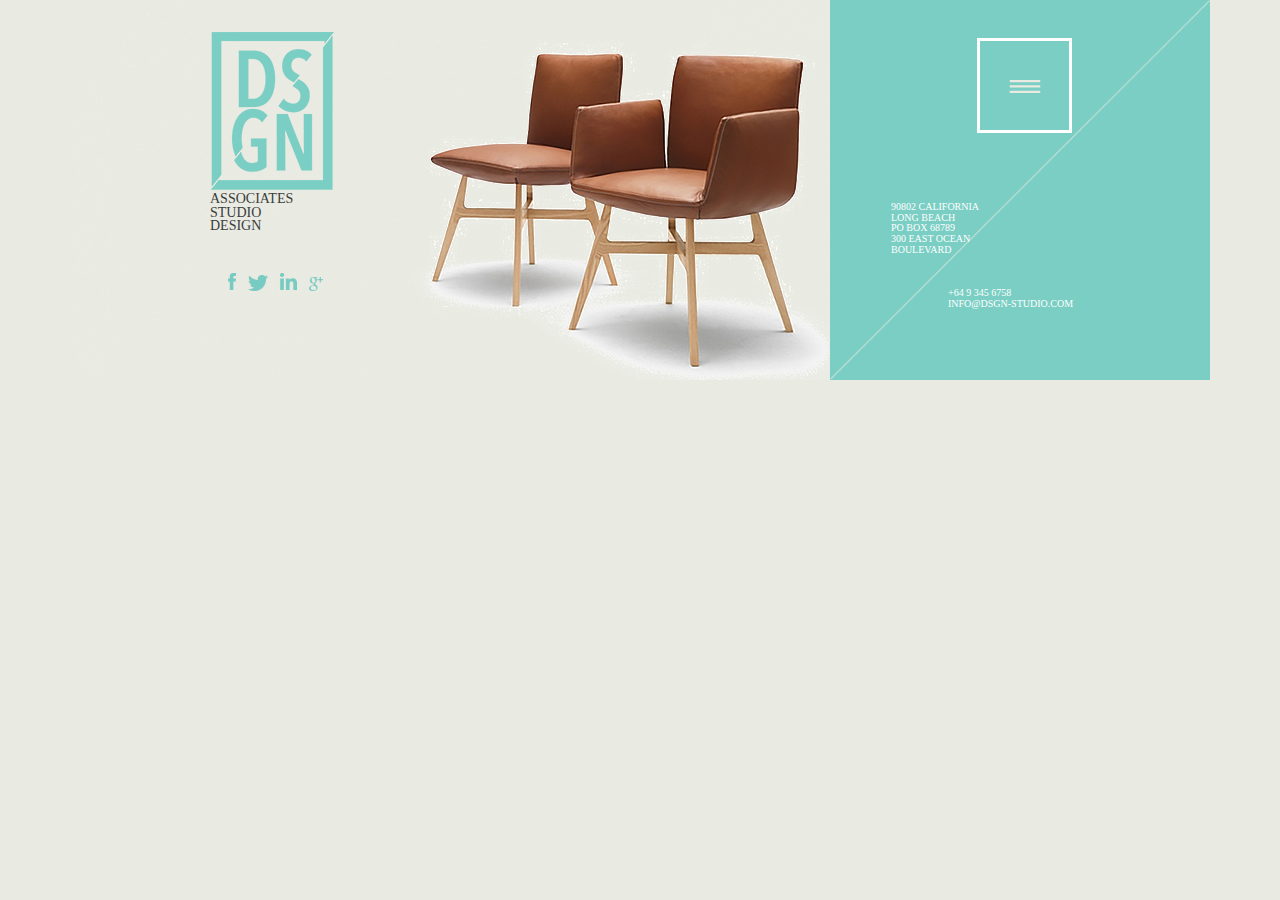
==== home-retina.html @ 2e5093b5 "зробив хедер" ====
<!DOCTYPE html>
<html lang="en">
<head>
    <meta charset="UTF-8">
    <meta name="viewport" content="width=device-width, initial-scale=1.0">
    <meta http-equiv="X-UA-Compatible" content="ie=edge">
    <link rel="stylesheet" href="https://use.fontawesome.com/releases/v5.11.2/css/all.css" integrity="sha384-KA6wR/X5RY4zFAHpv/CnoG2UW1uogYfdnP67Uv7eULvTveboZJg0qUpmJZb5VqzN" crossorigin="anonymous">
    <link rel="stylesheet" href="https://stackpath.bootstrapcdn.com/bootstrap/4.3.1/css/bootstrap.min.css" integrity="sha384-ggOyR0iXCbMQv3Xipma34MD+dH/1fQ784/j6cY/iJTQUOhcWr7x9JvoRxT2MZw1T" crossorigin="anonymous">
    <link rel="stylesheet" href="css/style.css">
    <title>Home retina</title>
</head>
<body>
    <header class="header">
        <div class="container">
            <div class="row">
                <div class="col-xl-8 header__logo">
                    <img src="img/logo.png" alt="Logo" class="logo"/>
                    <p>ASSOCIATES<br/>
                        STUDIO<br>
                        DESIGN</p>
                    <ul class="social-network d-flex">
                        <li class="fb"><img src="img/facebook_icon.png"/></li>
                        <li class="tw"><img src="img/twitter_icon.png"/></li>
                        <li class="in"><img src="img/linkedin_icon.png"/></li>
                        <li class="gl"><img src="img/g+_icon.png"/></li>
                    </ul>
                </div>
                <div class="col-xl-4 header__menu">
                    <div class="header__menu__wrap">
                        <img src="img/menu.png" class="menu__img" alt="Header menu"/>
                    </div>
                    <div class="header__menu__adress">
                        <p>90802 California<br/>
                                Long beach<br/>
                                PO Box 68789<br/>
                                300 East Ocean<br/> 
                                Boulevard</p>
                    </div>
                    <div class="header__menu__email">
                        <p>
                                +64 9 345 6758<br/>
                                info@dsgn-studio.com
                        </p>
                    </div>
                </div>
            </div>
        </div>
    </header>
    
    <script src="https://code.jquery.com/jquery-3.3.1.slim.min.js" integrity="sha384-q8i/X+965DzO0rT7abK41JStQIAqVgRVzpbzo5smXKp4YfRvH+8abtTE1Pi6jizo" crossorigin="anonymous"></script>
    <script src="https://cdnjs.cloudflare.com/ajax/libs/popper.js/1.14.7/umd/popper.min.js" integrity="sha384-UO2eT0CpHqdSJQ6hJty5KVphtPhzWj9WO1clHTMGa3JDZwrnQq4sF86dIHNDz0W1" crossorigin="anonymous"></script>
    <script src="https://stackpath.bootstrapcdn.com/bootstrap/4.3.1/js/bootstrap.min.js" integrity="sha384-JjSmVgyd0p3pXB1rRibZUAYoIIy6OrQ6VrjIEaFf/nJGzIxFDsf4x0xIM+B07jRM" crossorigin="anonymous"></script>
</body>
</html>
---- css/style.css ----
ul, li {
    display: block;
    padding: 0;
    margin: 0;
}

body {
    background: #e9eae2;
}

.container {
    display: block;
}

.header .container {
    height: 380px;
}

.header__logo {
    background: url(../img/img-header.png) no-repeat;
    height: 380px;
}

.header__logo p {
color: #393d3c;
font-family: "Roboto Condensed";
font-size: 14px;
font-weight: 400;
line-height: 13.68px;
text-transform: uppercase;
padding-top: 2px;
margin-left: 125px;
}

.header__menu {
    height: 380px;
    background: url(../img/line.png) no-repeat;
    background-size:100% 100%;
    background-color: #7acec3;
}

.logo {
    margin-top: 32px;
    margin-left: 125px;
}

.social-network {
    color: #7acec3;
    margin-left: 143px;
}

.fb {
    width: 8px;
    height: 17px;
    margin-top: 20px;
}

.tw {
    width: 20px;
    height: 16px;
    margin-left: 12px;
    margin-top: 21px;
}

.in {
    width: 17px;
    height: 17px;
    margin-left: 12px;
    margin-top: 20px;
}

.gl {
    width: 14px;
    height: 14px;
    margin-left: 12px;
    margin-top: 22px;
}

.header__menu__wrap {
    width: 95px;
    height: 95px;
    margin-left: 132px;
    margin-top: 38px;
    border: solid #ffffff;
}

.menu__img{
    margin-left: 29px;
    margin-top: 39px;
}

.header__menu__adress {
    margin-left: 46px;
    margin-top: 69px;
    /* width: 75px;
    height: 51px; */
}

.header__menu__email {
    margin-left: 103px;
    margin-top: 33px;
    /* width: 103px;
    height: 21px; */
}

.header__menu p {
    color: #ffffff;
    font-family: "Roboto Condensed";
    font-size: 10px;
    font-weight: 400;
    line-height: 10.64px;
    text-transform: uppercase;
}
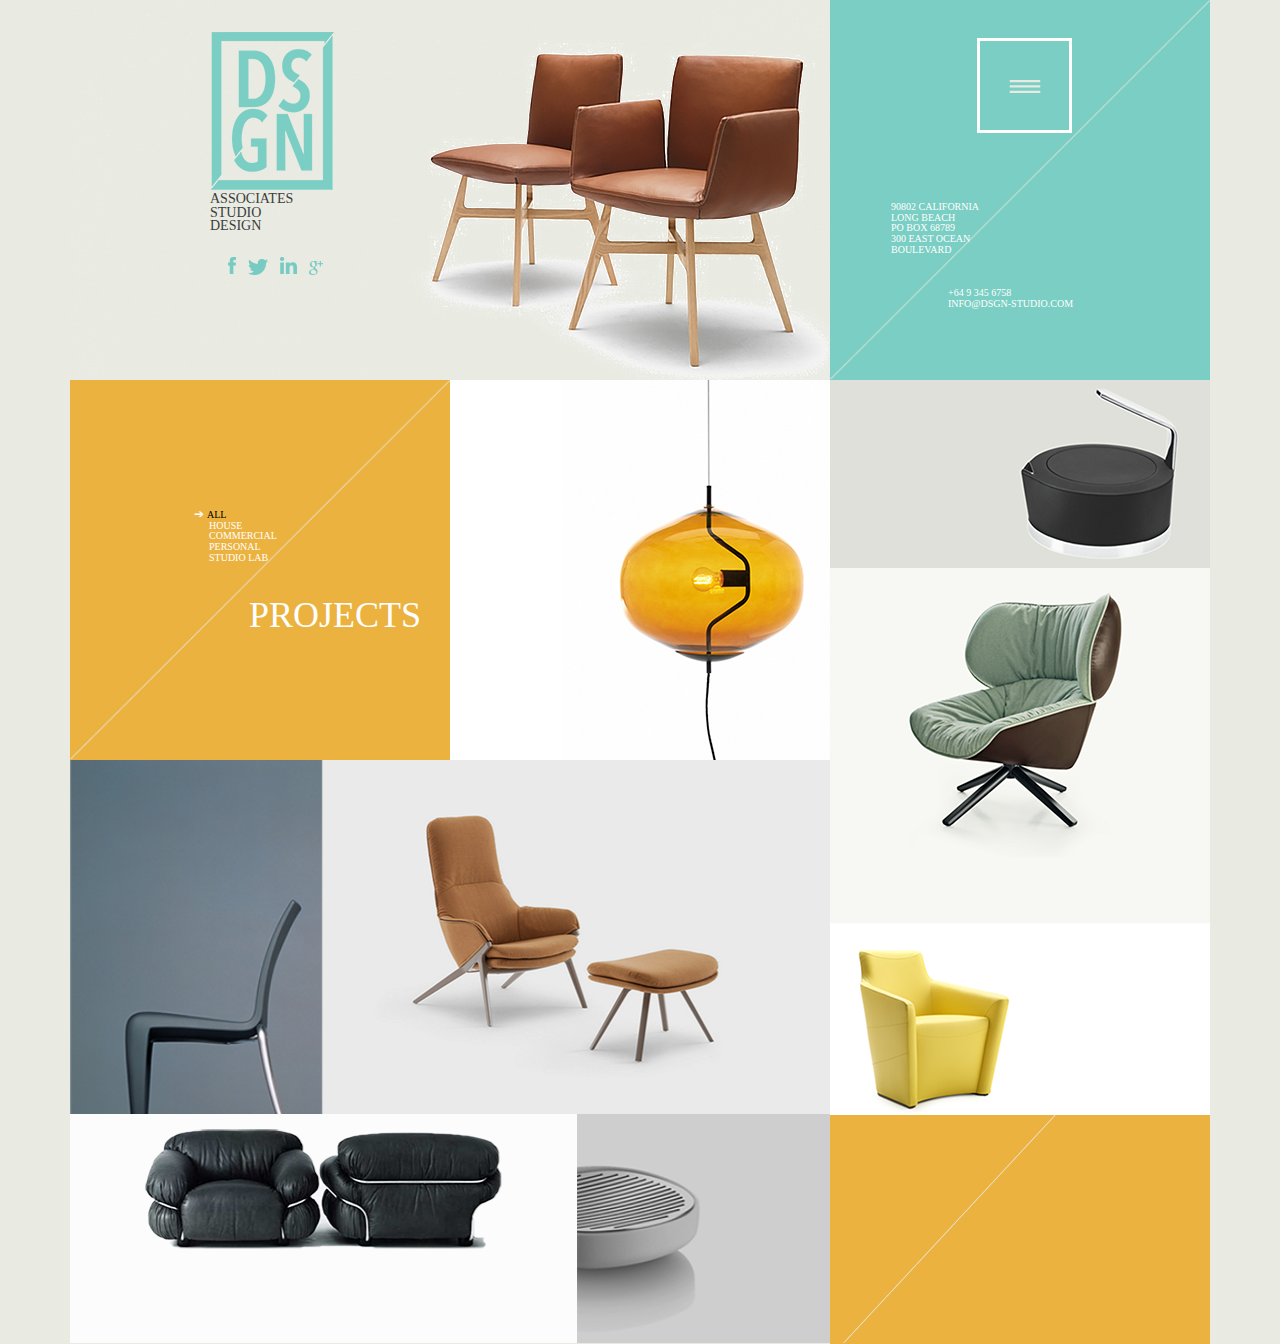
==== commit c0a6e862: "project" ====
--- a/home-retina.html
+++ b/home-retina.html
@@ -46,6 +46,43 @@
             </div>
         </div>
     </header>
+    <div class="projects">
+        <div class="container">
+            <div class="row">
+                <div class="col-xl-8">
+                    <div class="row">
+                        <div class="col-xl-6 project_menu">
+                            <!-- <img src="img/arrow_icon.png" class="project_menu_arrow" alt="Arrow"/> -->
+                            <p class="project_menu_arrow"><span class="arrow">	➔	</span>
+                                <span>All</span></p>
+                            <p> House<br/>
+                                Commercial<br/>
+                                Personal<br/>
+                                Studio Lab
+                            </p>
+                            <h1>projects</h1>
+                        </div>
+                        <div class="col-xl-6 project_fondue">
+
+                        </div>
+                        <div class="col-xl-4 project_louis"></div>
+                        <div class="col-xl-8 project_p22"></div>
+                        <div class="col-xl-8 project_sesann"></div>
+                        <div class="col-xl-4 project_alessi"></div>
+                    </div>
+                </div>
+                <div class="col-xl-4">
+                    <div class="row">
+                        <div class="col-xl-12 project_potter"></div>
+                        <div class="col-xl-12 project_tabano"></div>
+                        <div class="col-xl-12 project_fiji"></div>
+                        <div class="col-xl-12 project_timeline"></div>
+                    </div>
+                </div>
+            </div>
+        </div>
+    </div>
+
     
     <script src="https://code.jquery.com/jquery-3.3.1.slim.min.js" integrity="sha384-q8i/X+965DzO0rT7abK41JStQIAqVgRVzpbzo5smXKp4YfRvH+8abtTE1Pi6jizo" crossorigin="anonymous"></script>
     <script src="https://cdnjs.cloudflare.com/ajax/libs/popper.js/1.14.7/umd/popper.min.js" integrity="sha384-UO2eT0CpHqdSJQ6hJty5KVphtPhzWj9WO1clHTMGa3JDZwrnQq4sF86dIHNDz0W1" crossorigin="anonymous"></script>
--- a/css/style.css
+++ b/css/style.css
@@ -110,4 +110,103 @@
     font-weight: 400;
     line-height: 10.64px;
     text-transform: uppercase;
+}
+
+.project_menu {
+    height: 380px;
+    background: url(../img/line.png) no-repeat;
+    background-size:100% 100%;
+    background-color: #ebb240;
+}
+
+.project_menu .project_menu_arrow {
+    margin-top: 129px;
+    margin-left: 109px;
+}
+
+.project_menu p {
+    margin-top: 0px;
+    margin-left: 124px;
+    color: #ffffff;
+    font-family: "Roboto Condensed";
+    font-size: 10px;
+    font-weight: 400;
+    line-height: 10.64px;
+    text-transform: uppercase;
+}
+
+p {margin:0px;}
+
+.project_menu .arrow{
+    font-size: 12px;
+    color: #ffffff;
+}
+
+.project_menu span {
+    color: #000000;
+}
+
+.project_menu h1 {
+    margin-top: 47px;
+    margin-left: 164px;
+    color: #fefefe;
+    font-family: "Roboto Condensed";
+    font-size: 36px;
+    font-weight: 400;
+    line-height: 10.64px;
+    text-transform: uppercase;
+}
+
+.project_fondue {
+    height: 380px;
+    background: url(../img/fondue.png) no-repeat;
+    background-color: #ffffff;
+}
+
+.project_louis {
+    height: 354px;
+    background: url(../img/louis.png) no-repeat;
+    background-size: cover;
+    /* background-color: #607479; */
+}
+
+.project_p22 {
+    height: 354px;
+    background: url(../img/p22.png) no-repeat;
+}
+
+.project_sesann {
+    height: 229px;
+    background: url(../img/sesann.png) no-repeat;
+    background-color: #fcfcfc;
+}
+
+.project_alessi {
+    height: 229px;
+    background: url(../img/alessi.png) no-repeat;
+    background-size: cover;
+}
+
+.project_potter {
+    height: 188px;
+    background: url(../img/potter.png) no-repeat;
+    background-color: #dfe0d9;
+}
+
+.project_tabano {
+    height: 355px;
+    background: url(../img/tabano.png) no-repeat;
+}
+
+.project_fiji {
+    height: 192px;
+    background: url(../img/figi.png) no-repeat;
+}
+
+.project_timeline {
+    height: 229px;
+    background: url(../img/line.png) no-repeat;
+    background-position: bottom;
+    /* background-size:100% 100%; */
+    background-color: #ebb240;
 }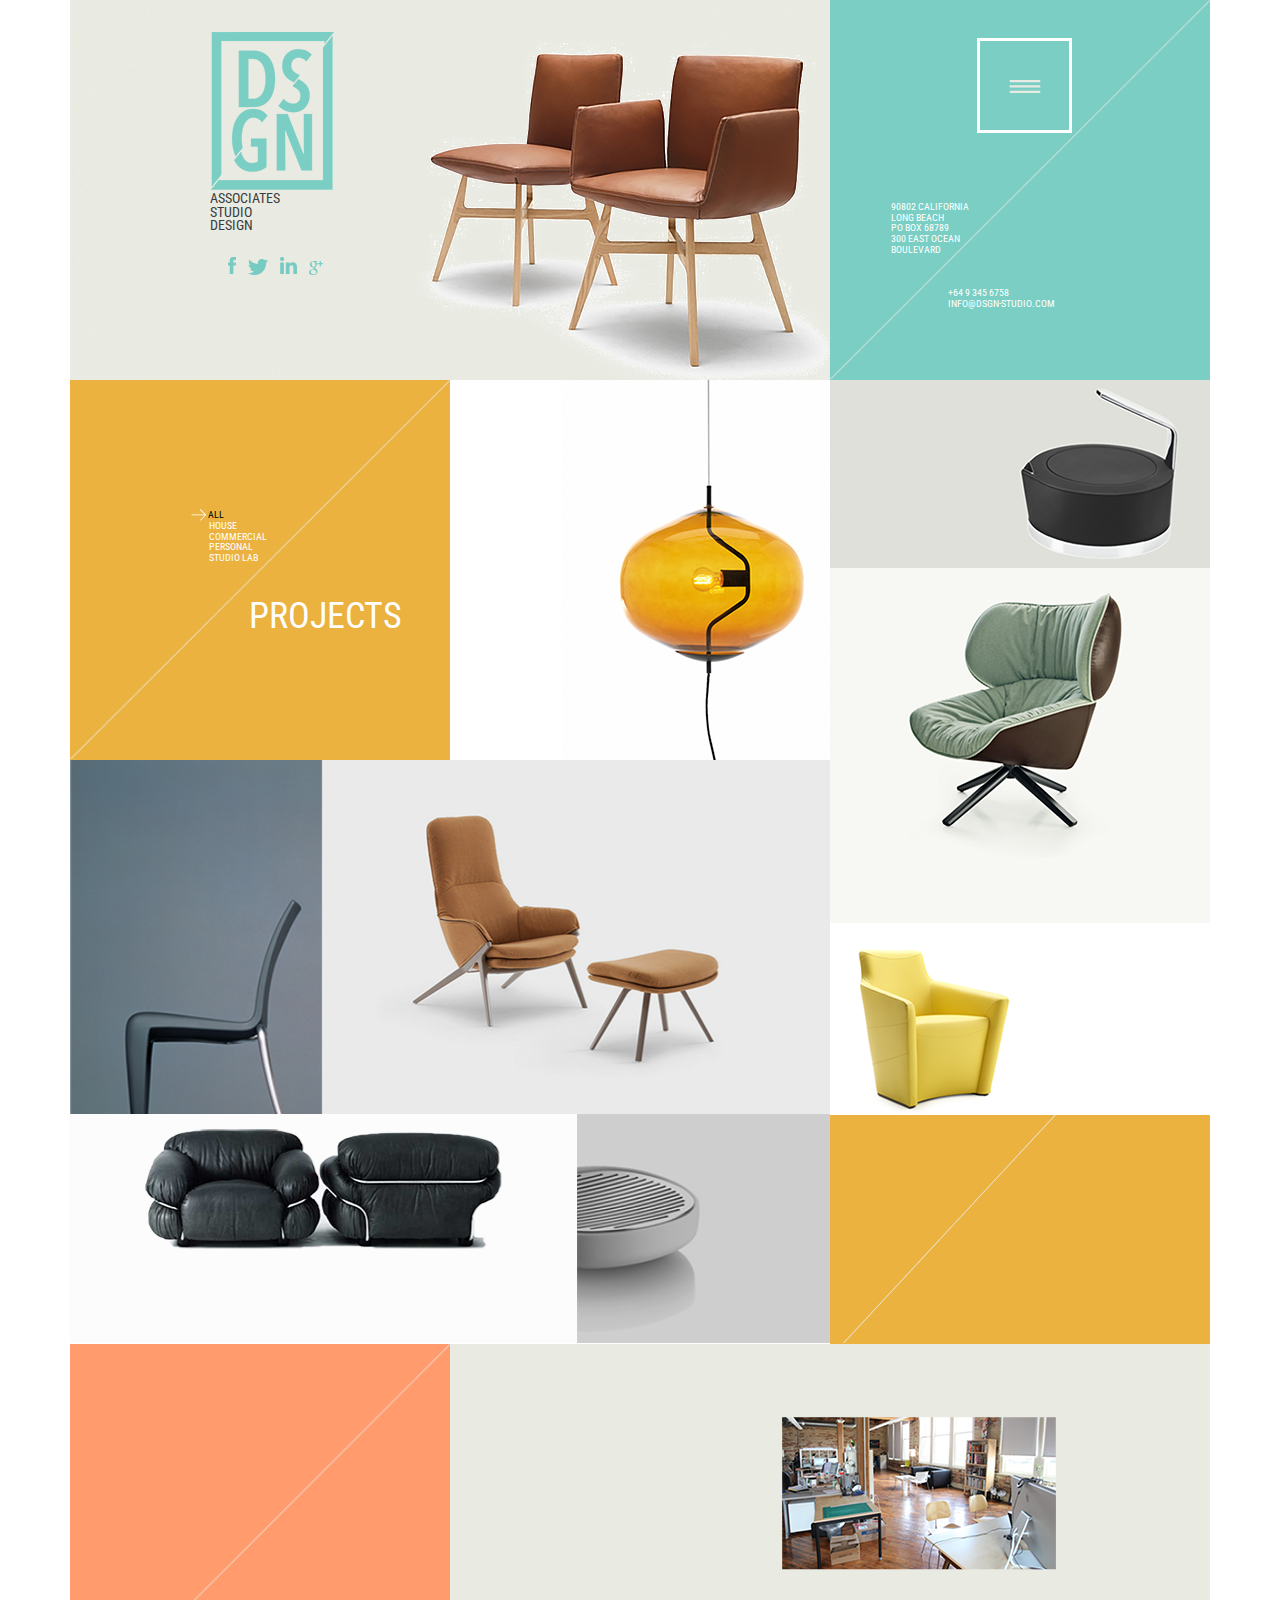
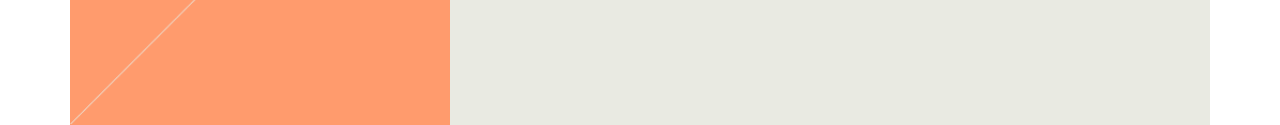
==== commit 28cb3f76: "struct" ====
--- a/home-retina.html
+++ b/home-retina.html
@@ -7,7 +7,7 @@
     <link rel="stylesheet" href="https://use.fontawesome.com/releases/v5.11.2/css/all.css" integrity="sha384-KA6wR/X5RY4zFAHpv/CnoG2UW1uogYfdnP67Uv7eULvTveboZJg0qUpmJZb5VqzN" crossorigin="anonymous">
     <link rel="stylesheet" href="https://stackpath.bootstrapcdn.com/bootstrap/4.3.1/css/bootstrap.min.css" integrity="sha384-ggOyR0iXCbMQv3Xipma34MD+dH/1fQ784/j6cY/iJTQUOhcWr7x9JvoRxT2MZw1T" crossorigin="anonymous">
     <link rel="stylesheet" href="css/style.css">
-    <title>Home retina</title>
+    <link href="https://fonts.googleapis.com/css?family=Roboto+Condensed&display=swap" rel="stylesheet">    <title>Home retina</title>
 </head>
 <body>
     <header class="header">
@@ -53,8 +53,9 @@
                     <div class="row">
                         <div class="col-xl-6 project_menu">
                             <!-- <img src="img/arrow_icon.png" class="project_menu_arrow" alt="Arrow"/> -->
-                            <p class="project_menu_arrow"><span class="arrow">	➔	</span>
-                                <span>All</span></p>
+                            <p class="project_menu_arrow">
+                                <img src="img/arrow_icon.png"/>
+                                <span> All</span></p>
                             <p> House<br/>
                                 Commercial<br/>
                                 Personal<br/>
@@ -81,9 +82,45 @@
                 </div>
             </div>
         </div>
+    
+    
+    
     </div>
+    <div class="studio">
+        <div class="container">
+            <div class="row">
+                <div class="col-xl-4 studio_menu"></div>
+                <div class="col-xl-3 studio_text"></div>
+                <div class="col-xl-5 studio_awards">
+                    <div class="studio_awards_image">
+                        <img src="img/awards_img.png" alt="Studio">
+                    </div>
+                </div>
+                <div class="col-xl-4 studio_staff"></div>
+                <div class="col-xl-2 studio_stark designer"></div>
+                <div class="col-xl-2 studio_belinni designer"></div>
+                <div class="col-xl-2 studio_urquiola_drsigner"></div>
+            </div>
+        </div>
+    </div> 
+    <div class="news">
+        <div class="container">
+            <div class="row">
+                <div class="col-xl-4 news_menu"></div>
+                <div class="col-xl-3 news_article1 article"></div>
+                <div class="col-xl-5 news_article2 article"></div>
+            </div>
+        </div>
+    </div>
+    <footer>
+        <div class="container">
+            <div class="row">
+                <div class="col-xl-6 footer_map"></div>
+                <div class="col-xl-6 footer_adress"></div>
+            </div>
+        </div>
+    </footer>
 
-    
     <script src="https://code.jquery.com/jquery-3.3.1.slim.min.js" integrity="sha384-q8i/X+965DzO0rT7abK41JStQIAqVgRVzpbzo5smXKp4YfRvH+8abtTE1Pi6jizo" crossorigin="anonymous"></script>
     <script src="https://cdnjs.cloudflare.com/ajax/libs/popper.js/1.14.7/umd/popper.min.js" integrity="sha384-UO2eT0CpHqdSJQ6hJty5KVphtPhzWj9WO1clHTMGa3JDZwrnQq4sF86dIHNDz0W1" crossorigin="anonymous"></script>
     <script src="https://stackpath.bootstrapcdn.com/bootstrap/4.3.1/js/bootstrap.min.js" integrity="sha384-JjSmVgyd0p3pXB1rRibZUAYoIIy6OrQ6VrjIEaFf/nJGzIxFDsf4x0xIM+B07jRM" crossorigin="anonymous"></script>
--- a/css/style.css
+++ b/css/style.css
@@ -1,3 +1,6 @@
+@import url('https://fonts.googleapis.com/css?family=Roboto:300,400,500,700&subset=cyrillic');
+
+
 ul, li {
     display: block;
     padding: 0;
@@ -5,7 +8,7 @@
 }
 
 body {
-    background: #e9eae2;
+    /* background: #e9eae2; */
 }
 
 .container {
@@ -18,6 +21,7 @@
 
 .header__logo {
     background: url(../img/img-header.png) no-repeat;
+    background-color: #e9eae2;
     height: 380px;
 }
 
@@ -121,7 +125,7 @@
 
 .project_menu .project_menu_arrow {
     margin-top: 129px;
-    margin-left: 109px;
+    margin-left: 106px;
 }
 
 .project_menu p {
@@ -175,6 +179,7 @@
     background: url(../img/p22.png) no-repeat;
 }
 
+
 .project_sesann {
     height: 229px;
     background: url(../img/sesann.png) no-repeat;
@@ -209,4 +214,34 @@
     background-position: bottom;
     /* background-size:100% 100%; */
     background-color: #ebb240;
+}
+
+.studio_menu {
+    height: 381px;
+    background: url(../img/line.png) no-repeat;
+    /* background-position: bottom; */
+    background-size:100% 100%;
+    background-color: #ff9b6d;
+}
+
+.studio_text {
+    height: 381px;
+    background-color: #e9eae2;
+}
+
+.studio_awards {
+    height: 381px;
+    background-color: #e9eae2;
+}
+
+.studio_awards_image {
+    margin-top: 73px;
+    margin-left: 32px;
+    height: 153px;
+    width: 274px;
+}
+
+.studio_awards_image img {
+    height: 100%;
+    width: 100%;
 }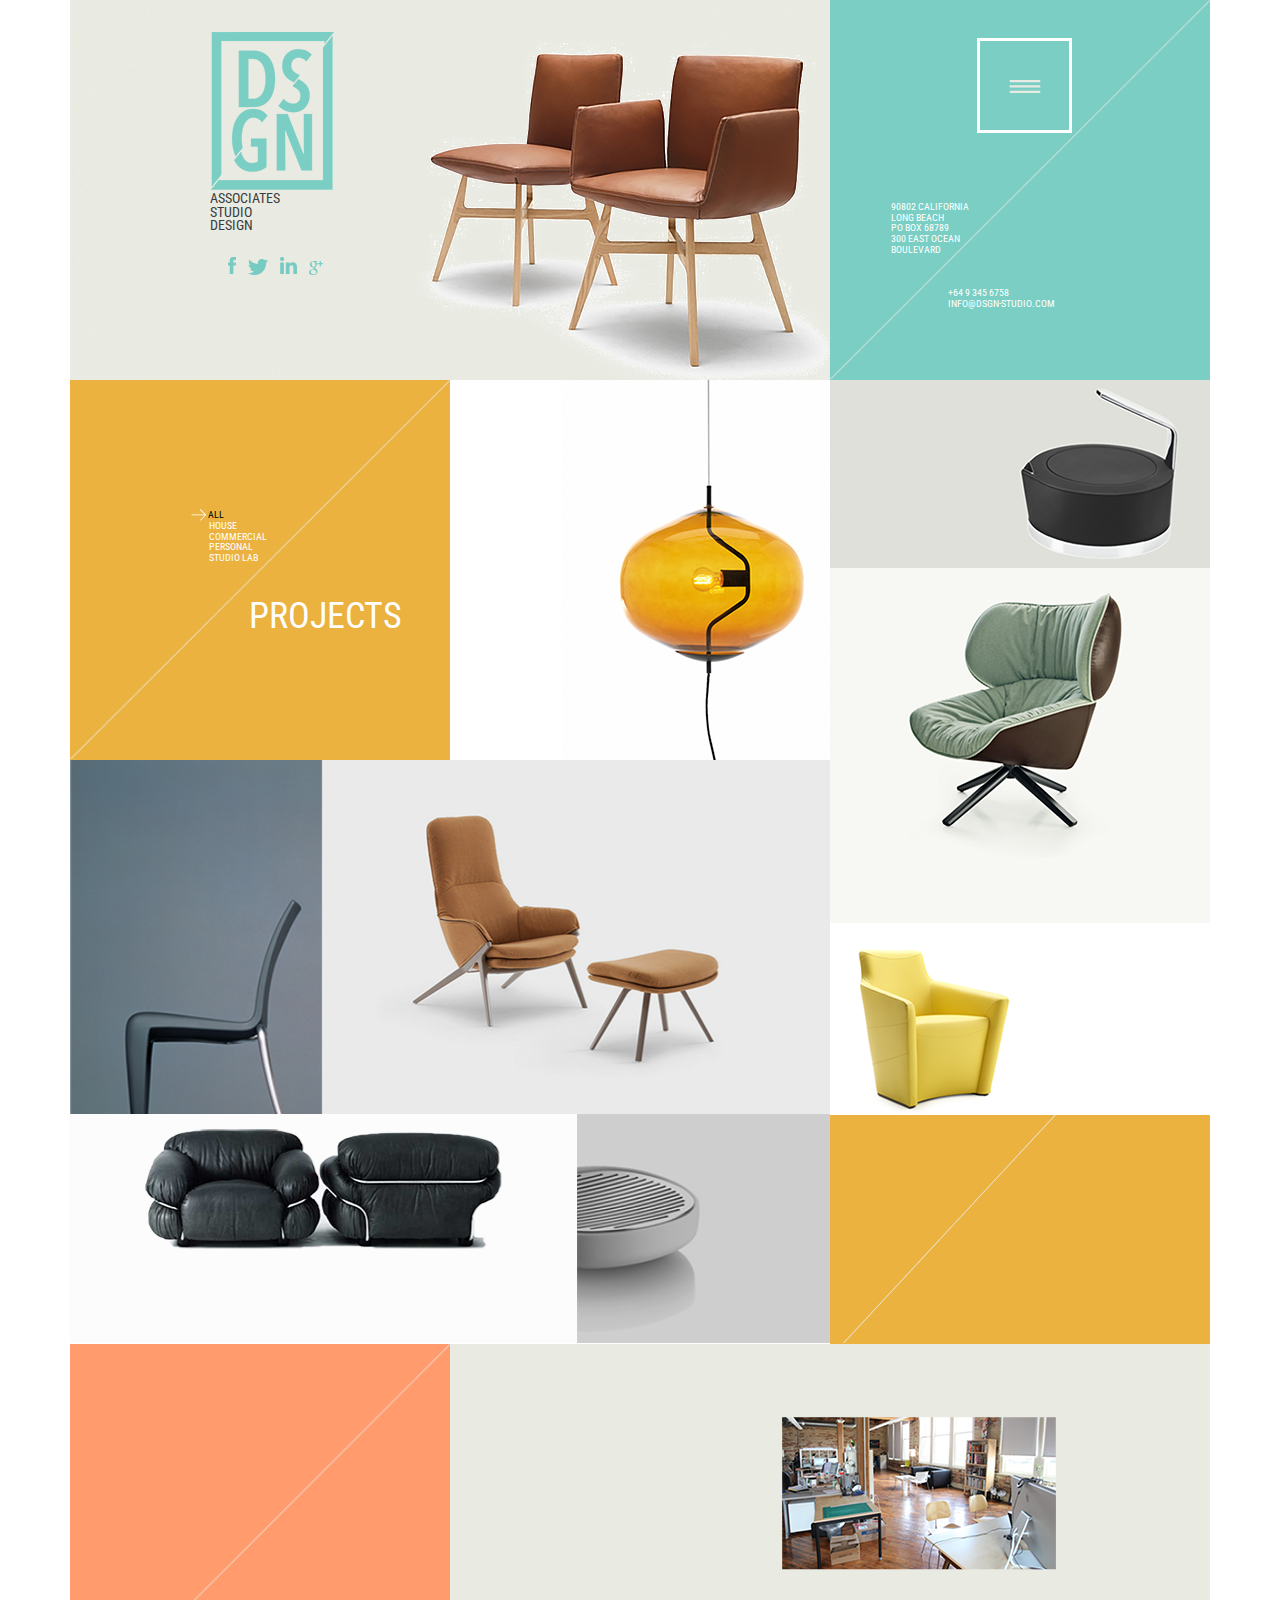
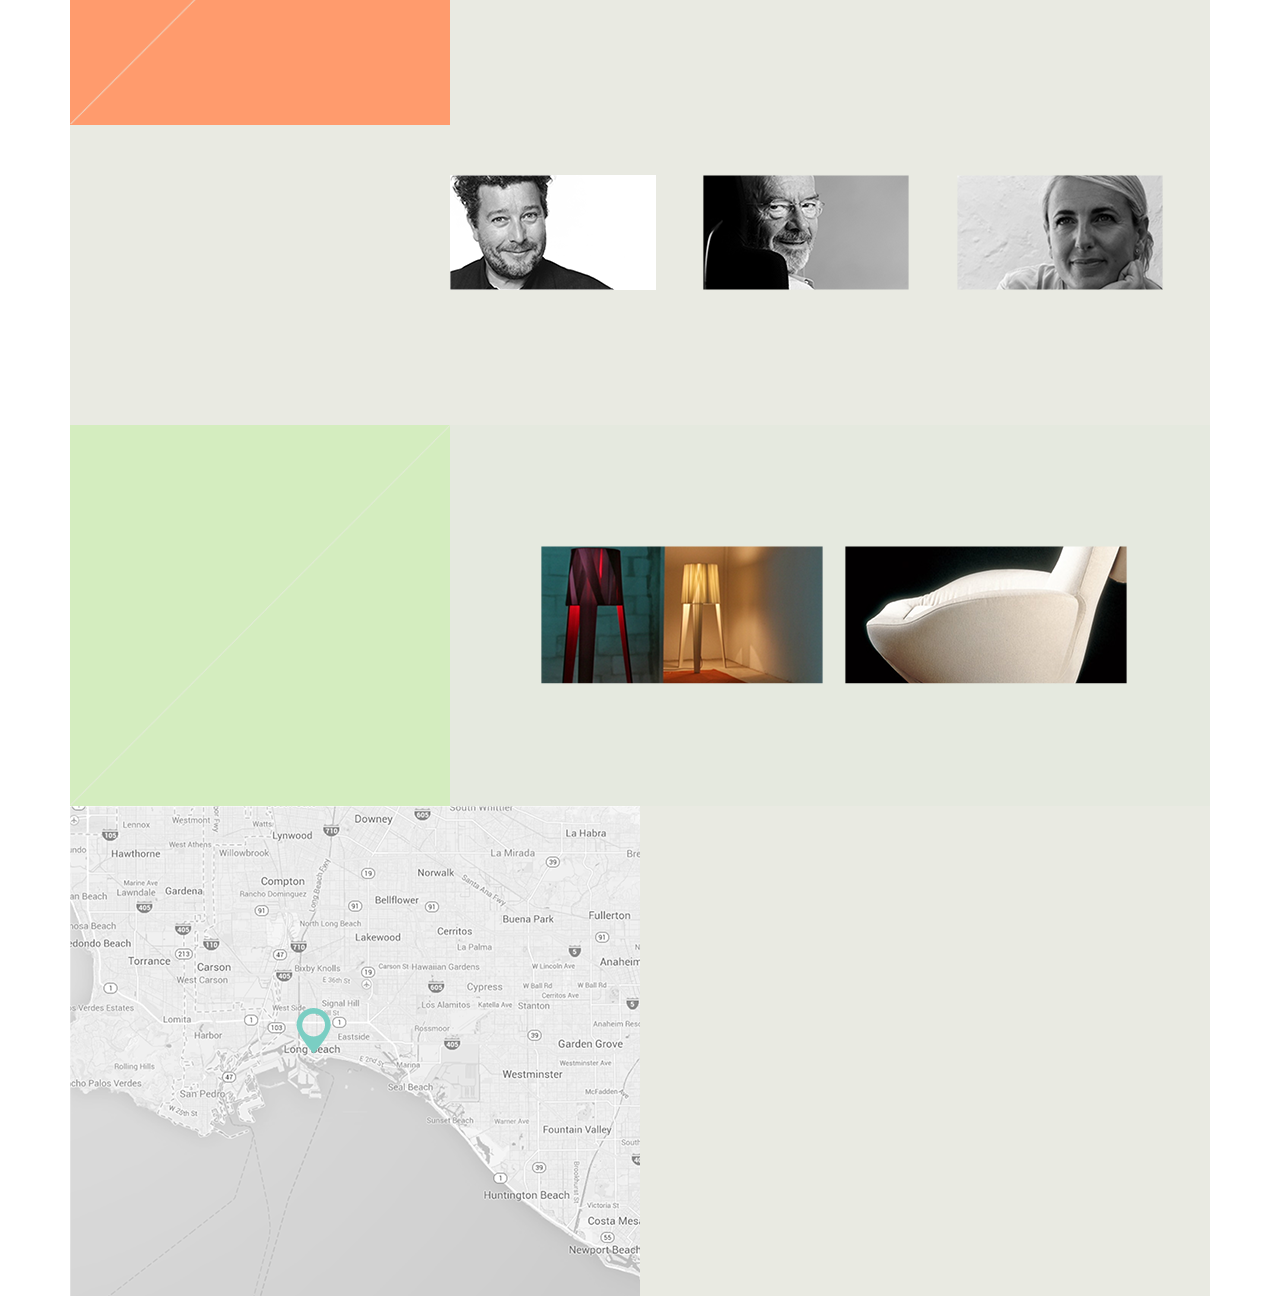
==== commit 6dfae288: "22" ====
--- a/home-retina.html
+++ b/home-retina.html
@@ -95,11 +95,30 @@
                     <div class="studio_awards_image">
                         <img src="img/awards_img.png" alt="Studio">
                     </div>
+                </div> 
+            </div>
+            <div class="row">
+                <div class="col-xl-4 studio_staff"></div>
+                <div class="col-xl-8">
+                    <div class="row">
+                        <div class="col-xl-4 studio_starck designer">
+                            <div class="studio_starck_image designer_wrap_img">
+                                <img src="img/starck.png" alt="Starck">
+                            </div>
+                        </div>
+                        <div class="col-xl-4 studio_bellini designer">
+                            <div class="studio_bellini_image designer_wrap_img">
+                                <img src="img/bellini.png" alt="Bellini">
+                            </div>
+                        </div>
+                        <div class="col-xl-4 studio_patricia designer">
+                            <div class="studio_patricia_image designer_wrap_img">
+                                <img src="img/patricia.png" alt="Patricia">
+                            </div>
+                        </div>
+                       <!--  <div class="col-xl-3 designer"></div> -->
+                    </div>
                 </div>
-                <div class="col-xl-4 studio_staff"></div>
-                <div class="col-xl-2 studio_stark designer"></div>
-                <div class="col-xl-2 studio_belinni designer"></div>
-                <div class="col-xl-2 studio_urquiola_drsigner"></div>
             </div>
         </div>
     </div> 
@@ -107,15 +126,25 @@
         <div class="container">
             <div class="row">
                 <div class="col-xl-4 news_menu"></div>
-                <div class="col-xl-3 news_article1 article"></div>
-                <div class="col-xl-5 news_article2 article"></div>
+                <div class="col-xl-4 news_article1 article">
+                    <div class="news_article1_image">
+                        <img src="img/news1.png" alt="news1">
+                    </div>
+                </div>
+                <div class="col-xl-4 news_article2 article">
+                    <div class="news_article2_image">
+                        <img src="img/news2.png" alt="news2">
+                    </div>
+                </div>
             </div>
         </div>
     </div>
     <footer>
         <div class="container">
             <div class="row">
-                <div class="col-xl-6 footer_map"></div>
+                <div class="col-xl-6 footer_map">
+                    <img src="img/PIN_1.png" alt="Pin">
+                </div>
                 <div class="col-xl-6 footer_adress"></div>
             </div>
         </div>
--- a/css/style.css
+++ b/css/style.css
@@ -244,4 +244,91 @@
 .studio_awards_image img {
     height: 100%;
     width: 100%;
+}
+
+.studio_staff {
+    height: 300px;
+    background-color: #e9eae2;
+}
+
+/*.studio_starck {
+    height: 300px;
+    /*background-color: #e9eae2;   
+}*/
+
+.designer_wrap_img {
+    margin-top: 50px;
+    margin-left: 0px;
+    height: 115px;
+    width: 206px;
+    padding-left: 0;
+    padding-right: 0;
+    /*background-color: #e9eae2;*/
+}
+
+.designer img {
+    height: 100%;
+}
+
+.designer {
+    height: 300px;
+    background-color: #e9eae2; 
+    padding-left: 0;
+    padding-right: 0;
+    margin-left: 0;
+    margin-right: 0;
+}
+
+.studio_starck_image {
+    background-color: #ffffff;
+}
+
+.news_menu {
+    height: 381px;
+    background: url(../img/line.png) no-repeat;
+    background-size:100% 100%;
+    background-color: #d4edbf;
+}
+
+.article {
+    height: 381px;
+    background-color: #e5e9df;
+}
+
+.news_article1_image {
+    height: 138px;
+    width: 282px;
+    margin-left: 76px;
+    margin-top: 121px;
+}
+
+.news_article1_image img {
+    height: 100%;
+    width: 100%;
+}
+
+.news_article2_image {
+    height: 138px;
+    width: 282px;
+    /*margin-left: 76px;*/
+    margin-top: 121px;
+}
+
+.news_article2_image img {
+    height: 100%;
+    width: 100%;
+}
+
+.footer_map {
+    height: 490px;
+    background: url("../img/map.png") no-repeat;
+}
+
+.footer_map img {
+    margin-left: 211px;
+    margin-top: 202px;
+}
+
+.footer_adress {
+    background-color: #e9eae2;
 }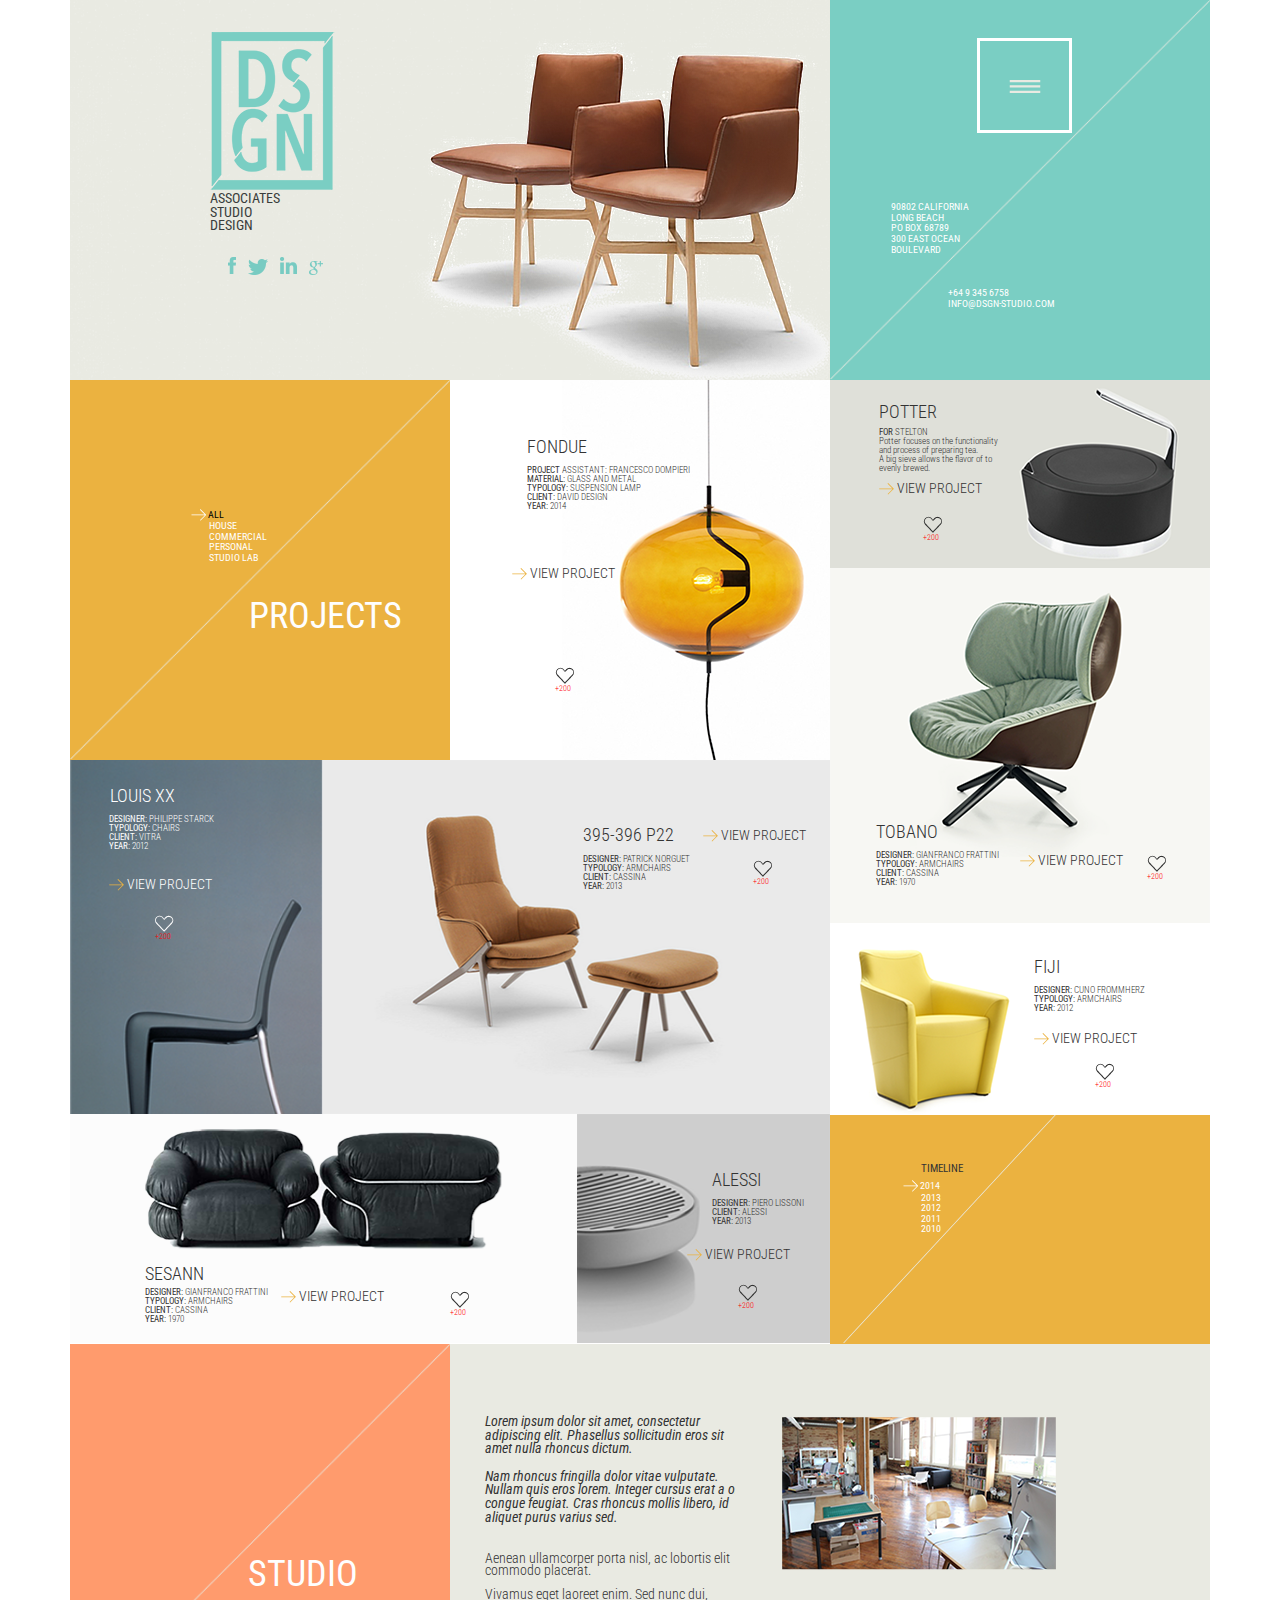
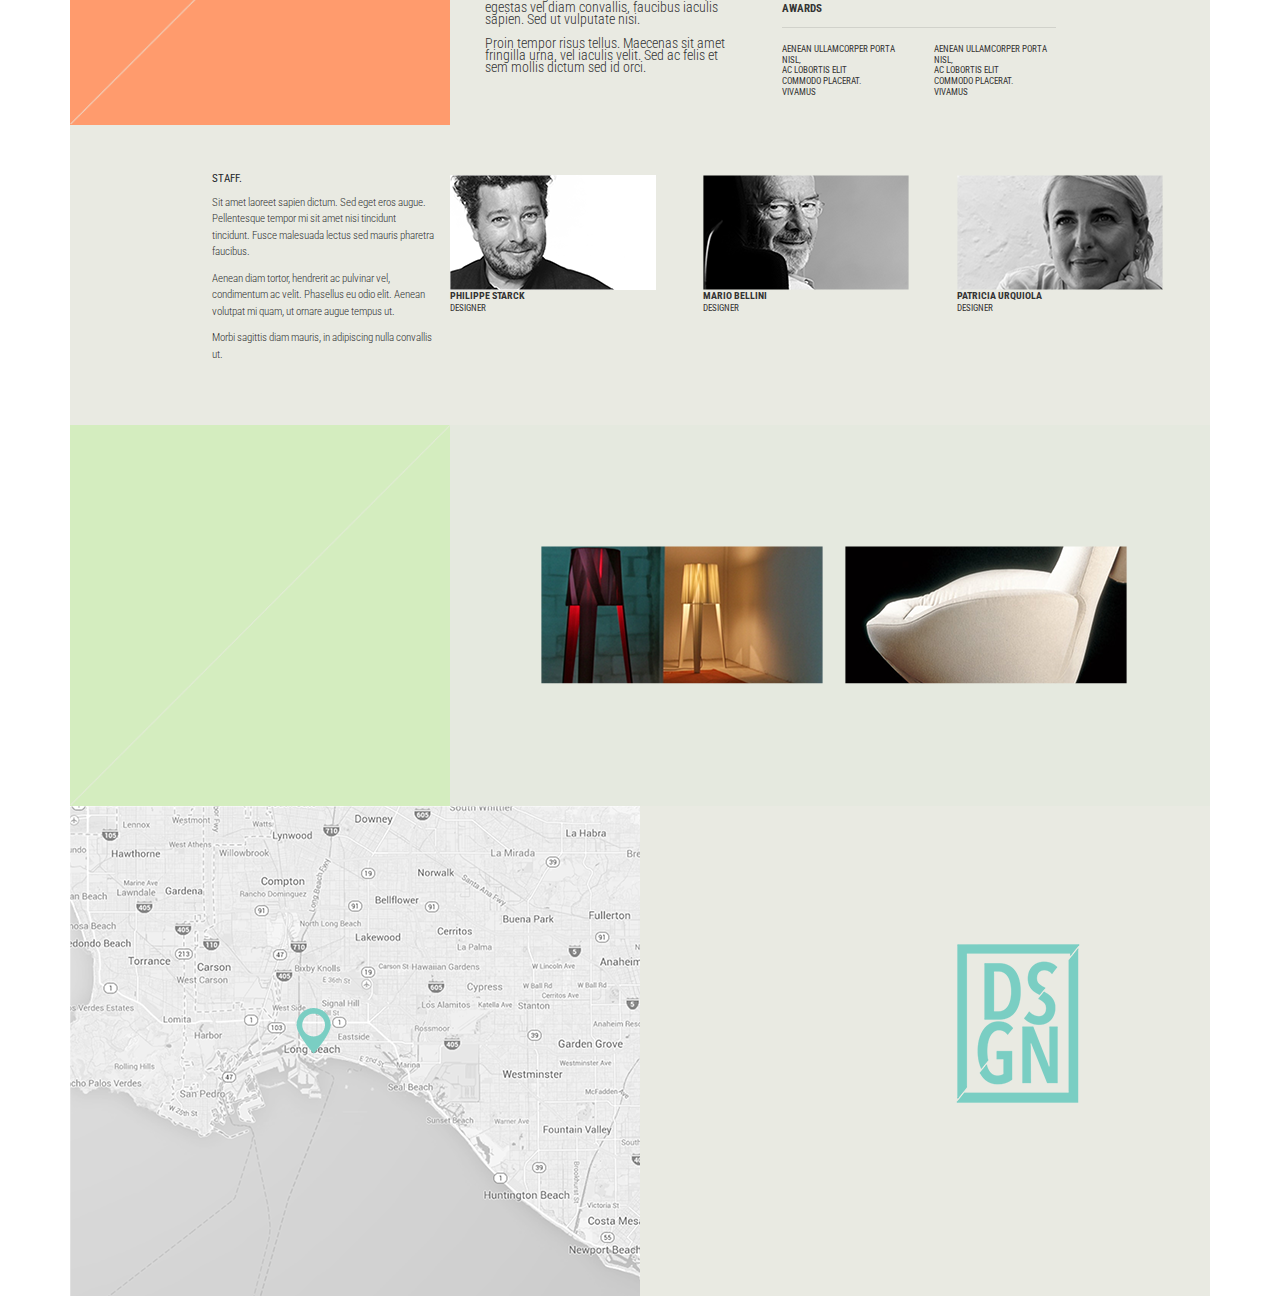
==== commit db441d1b: "4" ====
--- a/home-retina.html
+++ b/home-retina.html
@@ -64,20 +64,171 @@
                             <h1>projects</h1>
                         </div>
                         <div class="col-xl-6 project_fondue">
-
-                        </div>
-                        <div class="col-xl-4 project_louis"></div>
-                        <div class="col-xl-8 project_p22"></div>
-                        <div class="col-xl-8 project_sesann"></div>
-                        <div class="col-xl-4 project_alessi"></div>
+                            <h1 class="fondue_title title_project">fondue</h1>
+                            <p class="fondue_about about_project">
+                                <b>Project</b> Assistant: Francesco Dompieri<br/>
+                                <b>Material:</b> Glass and Metal<br/>
+                                <b>Typology:</b> Suspension lamp<br/>
+                                <b>Client:</b> David Design<br/>
+                                <b>Year:</b> 2014
+                            </p>
+                            <p class="fondue_view view_project">
+                                <img src="img/arrow_icon_yellow.png"/>
+                                view project
+                            </p>
+                            <p class="fondue_likes likes_project">
+                                <img src="img/heart.png"/><br/>
+                                +200
+                            </p>
+                        </div>
+                        <div class="col-xl-4 project_louis">
+                            <h1 class="louis_title title_project">louis xx</h1>
+                            <p class="louis_about about_project">
+                                <b>designer:</b> philippe starck <br/>
+                                <b>Typology:</b> chairs<br/>
+                                <b>Client:</b> vitra<br/>
+                                <b>Year:</b> 2012
+                            </p>
+                            <p class="louis_view view_project">
+                                <img src="img/arrow_icon_yellow.png"/>
+                                view project
+                            </p>
+                            <p class="louis_likes likes_project">
+                                <img src="img/heart_l.png"/><br/>
+                                +200
+                            </p>
+                        </div>
+                        <div class="col-xl-8 project_p22">
+                            <div class="row">
+                                    <div class="col-xl-9 p22_col1"><h1 class="p22_title title_project">395-396 P22</h1>
+                                        <p class="p22_about about_project">
+                                            <b>designer:</b> patrick norguet <br/>
+                                            <b>Typology:</b> ARMchairs<br/>
+                                            <b>Client:</b> Cassina<br/>
+                                            <b>Year:</b> 2013
+                                        </p></div>
+                                    <div class="col-xl-3 p22_col2"><p class="p22_view view_project">
+                                        <img src="img/arrow_icon_yellow.png"/>
+                                        view project
+                                    </p>
+                                    <p class="p22_likes likes_project">
+                                        <img src="img/heart.png"/><br/>
+                                        +200
+                                    </p></div>   
+                            </div>
+                        </div>
+                        <div class="col-xl-8 project_sesann">
+                                <div class="row">
+                                        <div class="col-xl-5 sesann_col1">
+                                            <h1 class="sesann_title title_project">Sesann</h1>
+                                            <p class="sesann_about about_project">
+                                                <b>designer:</b> gianfranco frattini <br/>
+                                                <b>Typology:</b> ARMchairs<br/>
+                                                <b>Client:</b> Cassina<br/>
+                                                <b>Year:</b> 1970
+                                            </p></div>
+                                        <div class="col-xl-4 sesann_col2">
+                                            <p class="sesann_view view_project">
+                                            <img src="img/arrow_icon_yellow.png"/>
+                                            view project
+                                        </p></div>
+                                        <div class="col-xl-3 sesann_col2">
+                                                <p class="sessan_likes likes_project">
+                                                        <img src="img/heart.png"/><br/>
+                                                        +200
+                                                </p>
+                                        </div>   
+                                </div>
+                        </div>
+                        <div class="col-xl-4 project_alessi">
+                            <h1 class="alessi_title title_project">alessi</h1>
+                            <p class="alessi_about about_project">
+                                <b>designer:</b> Piero Lissoni<br/> 
+                                <b>Client:</b> Alessi<br/>
+                                <b>Year:</b> 2013
+                            </p>
+                            <p class="alessi_view view_project">
+                                <img src="img/arrow_icon_yellow.png"/>
+                                view project
+                            </p>
+                            <p class="alessi_likes likes_project">
+                                <img src="img/heart.png"/><br/>
+                                +200
+                            </p>
+                        </div>
                     </div>
                 </div>
                 <div class="col-xl-4">
                     <div class="row">
-                        <div class="col-xl-12 project_potter"></div>
-                        <div class="col-xl-12 project_tabano"></div>
-                        <div class="col-xl-12 project_fiji"></div>
-                        <div class="col-xl-12 project_timeline"></div>
+                        <div class="col-xl-12 project_potter">
+                            <h1 class="potter_title title_project">potter</h1>
+                            <p class="potter_about about_project">
+                                <b>FOR</b> STELTON<br/>
+                                Potter focuses on the functionality <br/>
+                                and process of preparing tea. <br/>
+                                A big sieve allows the flavor of to<br/>
+                                evenly brewed. 
+                            </p>
+                            <p class="potter_view view_project">
+                                <img src="img/arrow_icon_yellow.png"/>
+                                view project
+                            </p>
+                            <p class="potter_likes likes_project">
+                                <img src="img/heart.png"/><br/>
+                                +200
+                            </p>
+                        </div>
+                        <div class="col-xl-12 project_tabano">
+                                <div class="row">
+                                        <div class="col-xl-6 tobano_col1">
+                                            <h1 class="tobano_title title_project">tobano</h1>
+                                            <p class="tobano_about about_project">
+                                                <b>designer:</b> gianfranco frattini <br/>
+                                                <b>Typology:</b> ARMchairs<br/>
+                                                <b>Client:</b> Cassina<br/>
+                                                <b>Year:</b> 1970
+                                            </p></div>
+                                        <div class="col-xl-4 tobano_col2">
+                                            <p class="tobano_view view_project">
+                                            <img src="img/arrow_icon_yellow.png"/>
+                                            view project
+                                        </p></div>
+                                        <div class="col-xl-2 tobano_col2">
+                                                <p class="tobano_likes likes_project">
+                                                        <img src="img/heart.png"/><br/>
+                                                        +200
+                                                </p>
+                                        </div>   
+                                </div>
+                        </div>
+                        <div class="col-xl-12 project_fiji">
+                            <h1 class="fiji_title title_project">fiji</h1>
+                            <p class="fiji_about about_project">
+                                <b>designer:</b> Cuno Frommherz<br/>
+                                <b>Typology:</b> armchairs<br/>
+                                <b>Year:</b> 2012
+                            </p>
+                            <p class="fiji_view view_project">
+                                <img src="img/arrow_icon_yellow.png"/>
+                                view project
+                            </p>
+                            <p class="fiji_likes likes_project">
+                                <img src="img/heart.png"/><br/>
+                                +200
+                            </p>
+                        </div>
+                        <div class="col-xl-12 project_timeline">
+                            <p class="timeline_h">timeline</p>
+                            <p class="timeline_arrow">
+                                <img src="img/arrow_icon.png"/>  2014
+                            </p>
+                            <p class="timeline_years">
+                                    2013<br/>
+                                    2012<br/>
+                                    2011<br/>
+                                    2010
+                            </p>
+                        </div>
                     </div>
                 </div>
             </div>
@@ -89,31 +240,82 @@
     <div class="studio">
         <div class="container">
             <div class="row">
-                <div class="col-xl-4 studio_menu"></div>
-                <div class="col-xl-3 studio_text"></div>
+                <div class="col-xl-4 studio_menu">
+                    <h1>studio</h1>
+                </div>
+                <div class="col-xl-3 studio_text">
+                    <div class="studi_text_up">
+                        <p>Lorem ipsum dolor sit amet, consectetur adipiscing elit. Phasellus sollicitudin eros sit amet nulla rhoncus dictum. </p>
+                        <br/>
+                        <p>Nam rhoncus fringilla dolor vitae vulputate. Nullam quis eros lorem. Integer cursus erat a orci congue feugiat. Cras rhoncus mollis libero, id aliquet purus varius sed.</p>
+                    </div>
+                    <div class="studio_text_down">
+                            <p>Aenean ullamcorper porta nisl, ac lobortis elit commodo placerat. </p>
+                            <br/>
+                            <p>Vivamus eget laoreet enim. Sed nunc dui, egestas vel diam convallis, faucibus iaculis sapien. Sed ut vulputate nisi. </p>
+                            <br/>
+                            <p>Proin tempor risus tellus. Maecenas sit amet fringilla urna, vel iaculis velit. Sed ac felis et sem mollis dictum sed id orci.</p>
+                    </div>
+                </div>
                 <div class="col-xl-5 studio_awards">
                     <div class="studio_awards_image">
                         <img src="img/awards_img.png" alt="Studio">
+                        <h1>awards</h1>
+                        <hr/>
+                        <div class="row">
+                                <div class="col-xl-6">
+                                    <p class="studio_awards_text">
+                                            Aenean ullamcorper porta nisl,<br/>
+                                            ac lobortis elit <br/>
+                                            commodo placerat. <br/>
+                                            Vivamus 
+                                    </p>
+                                </div>
+                                <div class="col-xl-6">
+                                    <p class="studio_awards_text">
+                                            Aenean ullamcorper porta nisl,<br/>
+                                            ac lobortis elit <br/>
+                                            commodo placerat. <br/>
+                                            Vivamus 
+                                    </p>
+                                </div>
+                                <!-- <div class="col-xl-2"></div> -->
+                            </div>
                     </div>
                 </div> 
             </div>
             <div class="row">
-                <div class="col-xl-4 studio_staff"></div>
+                <div class="col-xl-4 studio_staff">
+                    <h1>staff.</h1>
+                    <p>
+                            Sit amet laoreet sapien dictum. Sed eget eros augue. Pellentesque tempor mi sit amet nisi tincidunt tincidunt. Fusce malesuada lectus sed mauris pharetra faucibus. 
+                    </p><p>                            
+                            Aenean diam tortor, hendrerit ac pulvinar vel, condimentum ac velit. Phasellus eu odio elit. Aenean volutpat mi quam, ut ornare augue tempus ut. 
+                    </p><p>                            
+                            Morbi sagittis diam mauris, in adipiscing nulla convallis ut.
+                    </p>
+                </div>
                 <div class="col-xl-8">
                     <div class="row">
                         <div class="col-xl-4 studio_starck designer">
                             <div class="studio_starck_image designer_wrap_img">
                                 <img src="img/starck.png" alt="Starck">
+                                <p class="FIO">philippe starck</p>
+                                <P class="prof">designer</P>
                             </div>
                         </div>
                         <div class="col-xl-4 studio_bellini designer">
                             <div class="studio_bellini_image designer_wrap_img">
                                 <img src="img/bellini.png" alt="Bellini">
+                                <p class="FIO">mario bellini</p>
+                                <P class="prof">designer</P>
                             </div>
                         </div>
                         <div class="col-xl-4 studio_patricia designer">
                             <div class="studio_patricia_image designer_wrap_img">
                                 <img src="img/patricia.png" alt="Patricia">
+                                <p class="FIO">patricia urquiola</p>
+                                <P class="prof">designer</P>
                             </div>
                         </div>
                        <!--  <div class="col-xl-3 designer"></div> -->
--- a/css/style.css
+++ b/css/style.css
@@ -330,5 +330,378 @@
 }
 
 .footer_adress {
+    height: 490px;
+    background: url("../img/DSGN_copia.png") no-repeat;
     background-color: #e9eae2;
+}
+
+.title_project {
+    color: #333333;
+    font-family: "Roboto Condensed";
+    font-size: 18px;
+    font-weight: 300;
+    line-height: 10.64px;
+    text-transform: uppercase;
+}
+
+.about_project {
+    color: #333333;
+    font-family: "Roboto Condensed";
+    font-size: 9px;
+    font-weight: 300;
+    line-height: 9.12px;
+    text-transform: uppercase;
+}
+
+.bold {
+    font-weight: bold;
+}
+
+.view_project {
+    color: #333333;
+    font-family: "Roboto Condensed";
+    font-size: 14px;
+    font-weight: 300;
+    line-height: 9.12px;
+    text-transform: uppercase;
+}
+
+.likes_project {
+    color: #ff0000;
+    font-family: "Roboto Condensed";
+    font-size: 8px;
+    font-weight: 300;
+    line-height: 9.12px;
+    text-transform: uppercase;
+}
+
+.fondue_title {
+    margin-left: 62px;
+    margin-top: 62px;
+}
+
+.fondue_about {
+    margin-left: 62px;
+    margin-top: 13px;
+}
+
+.fondue_view {
+    margin-left: 47px;
+    margin-top: 57px;
+}
+
+.fondue_likes {
+    margin-left: 90px;
+    margin-top: 87px;
+}
+
+
+.louis_title {
+    margin-left: 25px;
+    margin-top: 31px;
+    color: #fefefe;
+}
+
+.louis_about {
+    margin-left: 24px;
+    margin-top: 13px;
+    color: #fefefe;
+}
+
+.louis_view {
+    margin-left: 24px;
+    margin-top: 28px;
+    color: #fefefe;
+}
+
+.louis_likes {
+    margin-left: 70px;
+    margin-top: 24px;
+}
+
+.alessi_title {
+    margin-left: 120px;
+    margin-top: 61px;
+}
+
+.alessi_about {
+    margin-left: 120px;
+    margin-top: 13px;
+}
+
+.alessi_view {
+    margin-left: 95px;
+    margin-top: 23px;
+}
+
+.alessi_likes {
+    margin-left: 146px;
+    margin-top: 23px;
+}
+
+.potter_title {
+    margin-left: 34px;
+    margin-top: 27px;
+}
+
+.potter_about {
+    margin-left: 34px;
+    margin-top: 10px;
+    text-transform: none;
+}
+
+.potter_view {
+    margin-left: 34px;
+    margin-top: 10px;
+}
+
+.potter_likes {
+    margin-left: 78px;
+    margin-top: 21px;
+}
+
+.fiji_title {
+    margin-left: 189px;
+    margin-top: 39px;
+}
+
+.fiji_about {
+    margin-left: 189px;
+    margin-top: 13px;
+}
+
+.fiji_view {
+    margin-left: 189px;
+    margin-top: 20px;
+}
+
+.fiji_likes {
+    margin-left: 250px;
+    margin-top: 18px;
+}
+
+.p22_col1 {
+    padding: 0 0 0 0;
+}
+
+.p22_col2 {
+    padding: 0 0 0 0;
+}
+
+.p22_title {
+    margin-left: 260px;
+    margin-top: 70px;
+}
+
+.p22_about {
+    margin-left: 260px;
+    margin-top: 14px;
+}
+
+.p22_view {
+    margin-left: 0;
+    margin-top: 70px;
+}
+
+.p22_likes {
+    margin-left: 50px;
+    margin-top: 18px;
+}
+
+.sesann_title {
+    margin-left: 75px;
+    margin-top: 155px;
+}
+
+.sesann_about {
+    margin-left: 75px;
+    margin-top: 8px;
+}
+
+.sesann_view {
+    margin-left: 0;
+    margin-top: 177px;
+}
+
+.sessan_likes {
+    margin-left: 0px;
+    margin-top: 177px;
+}
+
+.sesann_col1 {
+    padding: 0 0 0 0;
+}
+
+.sesann_col2 {
+    padding: 0 0 0 0;
+}
+
+.sesann_col3 {
+    padding: 0 0 0 0;
+}
+
+.tobano_title {
+    margin-left: 46px;
+    margin-top: 259px;
+}
+
+.tobano_about {
+    margin-left: 46px;
+    margin-top: 13px;
+}
+
+.tobano_view {
+    margin-left: 0;
+    margin-top: 287px;
+}
+
+.tobano_likes {
+    margin-left: 0px;
+    margin-top: 287px;
+}
+
+.tobano_col1 {
+    padding: 0 0 0 0;
+}
+
+.tobano_col2 {
+    padding: 0 0 0 0;
+}
+
+.tobano_col3 {
+    padding: 0 0 0 0;
+}
+
+.timeline_h {
+    margin-top: 46px;
+    margin-left: 76px;
+    color: #333333;
+    font-family: "Roboto Condensed";
+    font-size: 11px;
+    text-transform: uppercase;
+}
+
+.timeline_arrow {
+    margin-left: 58px;
+    color: #ffffff;
+    font-family: "Roboto Condensed";
+    font-size: 10px;
+    text-transform: uppercase;
+    /* padding-top: 2px; */
+}
+
+.timeline_years {
+    margin-left: 76px;
+    width: 20px;
+    height: 52px;
+    color: #ffffff;
+    font-family: "Roboto Condensed";
+    font-size: 10px;
+    font-weight: 400;
+    line-height: 10.64px;
+    text-transform: uppercase;
+}
+
+.studio_menu h1 {
+    margin-top: 225px;
+    margin-left: 163px;
+    width: 108px;
+    height: 28px;
+    color: #fefefe;
+    font-family: "Roboto Condensed";
+    font-size: 36px;
+    font-weight: 400;
+    line-height: 10.64px;
+    text-transform: uppercase;
+}
+
+.studi_text_up {
+    margin-top: 71px;
+    margin-left: 20px; 
+    width: 263px;
+    height: 108px;
+    color: #333333;
+    font-family: "Roboto Condensed";
+    font-size: 14px;
+    font-style: italic;
+    line-height: 13.68px;
+    padding: 0 0;
+}
+
+.studio_text_down {
+    margin-top: 29px;
+    margin-left: 20px; 
+    width: 257px;
+    height: 122px;
+    color: #333333;
+    font-family: "Roboto Condensed";
+    font-size: 14px;
+    font-weight: 300;
+    line-height: 12.16px;
+    padding: 0 0;
+}
+
+.studio_awards_image h1 {
+    margin-top: 32px;
+    width: 37px;
+    height: 9px;
+    color: #333333;
+    font-family: "Roboto Condensed";
+    font-size: 11px;
+    font-weight: 700;
+    line-height: 13.68px;
+    text-transform: uppercase;
+}
+
+
+
+.studio_awards_text {
+    /* margin-top: 63px; */
+    /* margin-left: 30px; */
+    width: 115px;
+    height: 51px;
+    color: #333333;
+    font-family: "Roboto Condensed";
+    font-size: 9px;
+    font-weight: 400;
+    line-height: 10.64px;
+    text-transform: uppercase;
+}
+
+.studio_staff h1 {
+    margin-top: 49px;
+    margin-left: 127px;
+    font-family: "Roboto Condensed";
+    font-weight: 400;
+    line-height: 10.64px;
+    font-size: 11px;
+    text-transform: uppercase;
+}
+
+.studio_staff p {
+    margin-top: 10px;
+    margin-left: 127px;
+    color: #333333;
+    font-family: "Roboto Condensed";
+    font-size: 11px;
+    font-weight: 300;
+}
+.FIO {
+    color: #333333;
+    font-family: "Roboto Condensed";
+    font-size: 10px;
+    font-weight: 700;
+    line-height: 12.16px;
+    text-transform: uppercase;
+}
+
+.prof {
+    width: 38px;
+    height: 8px;
+    color: #333333;
+    font-family: "Roboto Condensed";
+    font-size: 9px;
+    font-weight: 400;
+    line-height: 12.16px;
+    text-transform: uppercase;
 }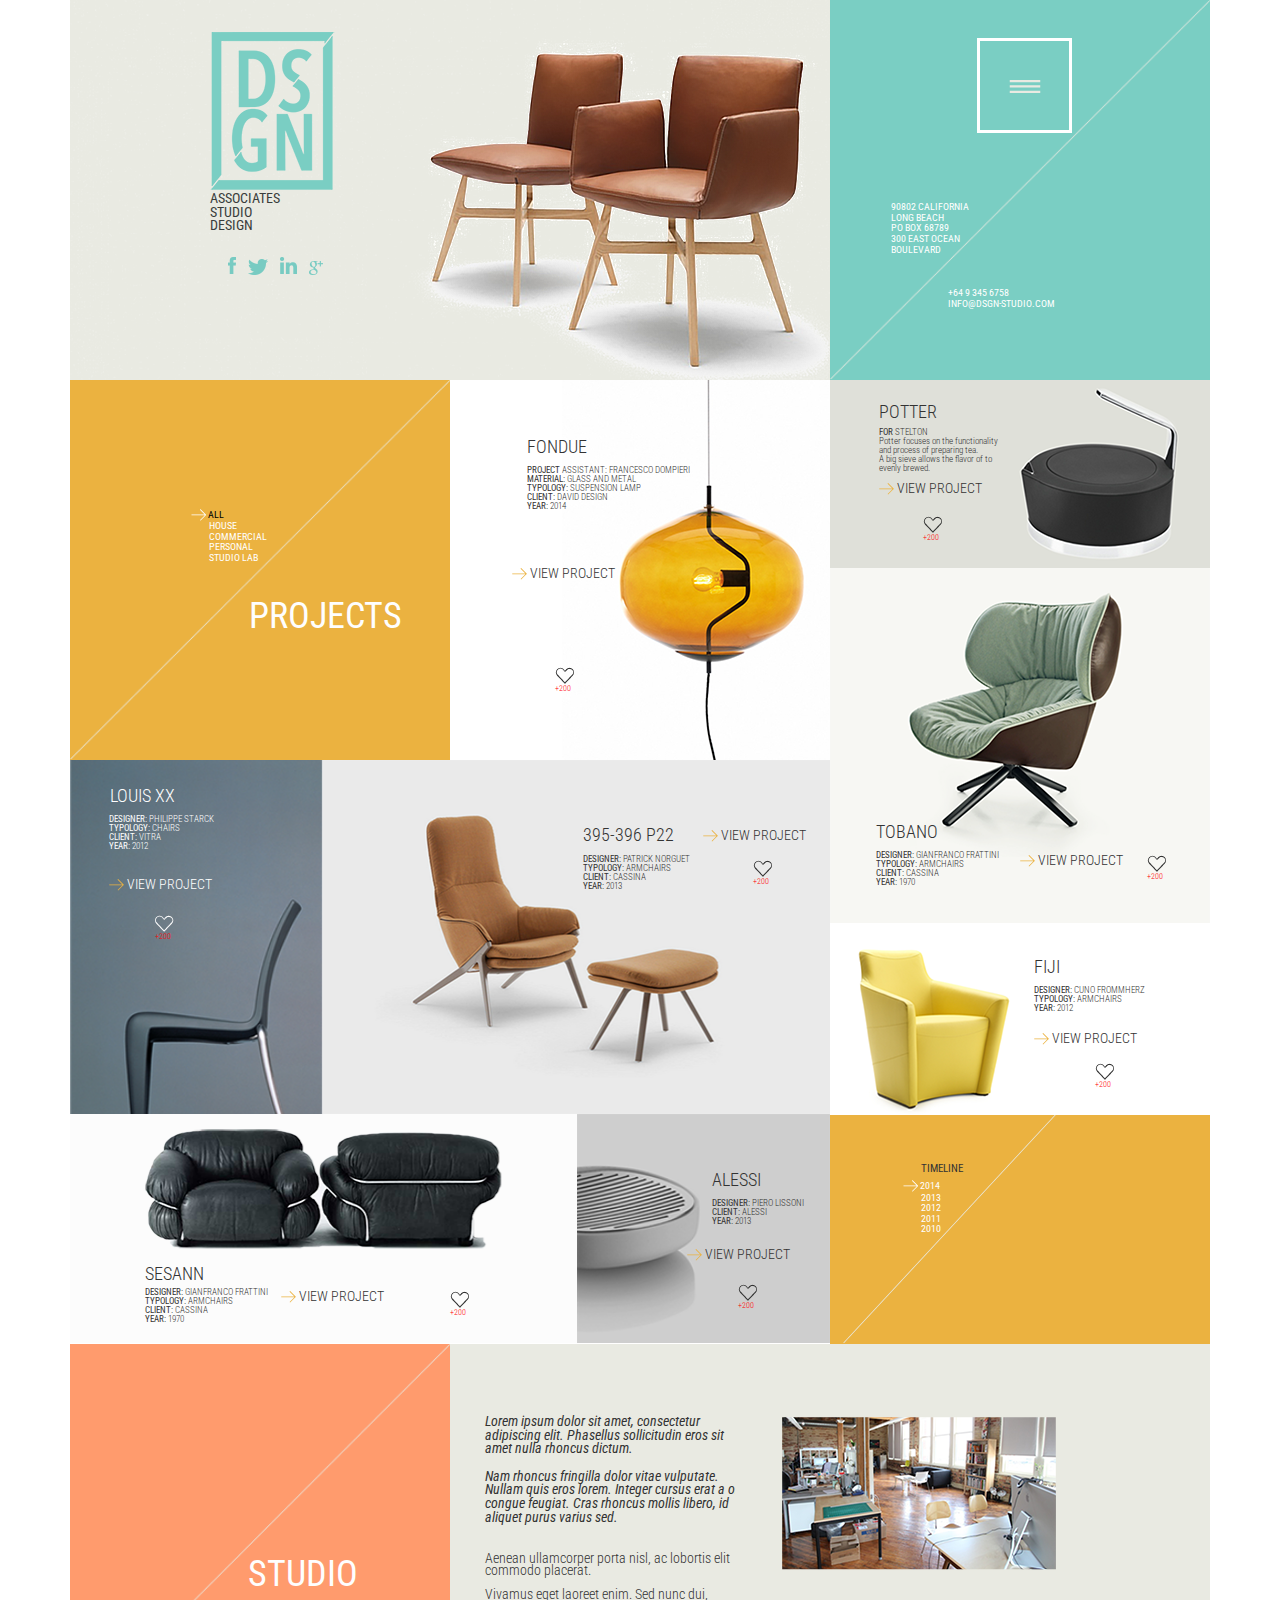
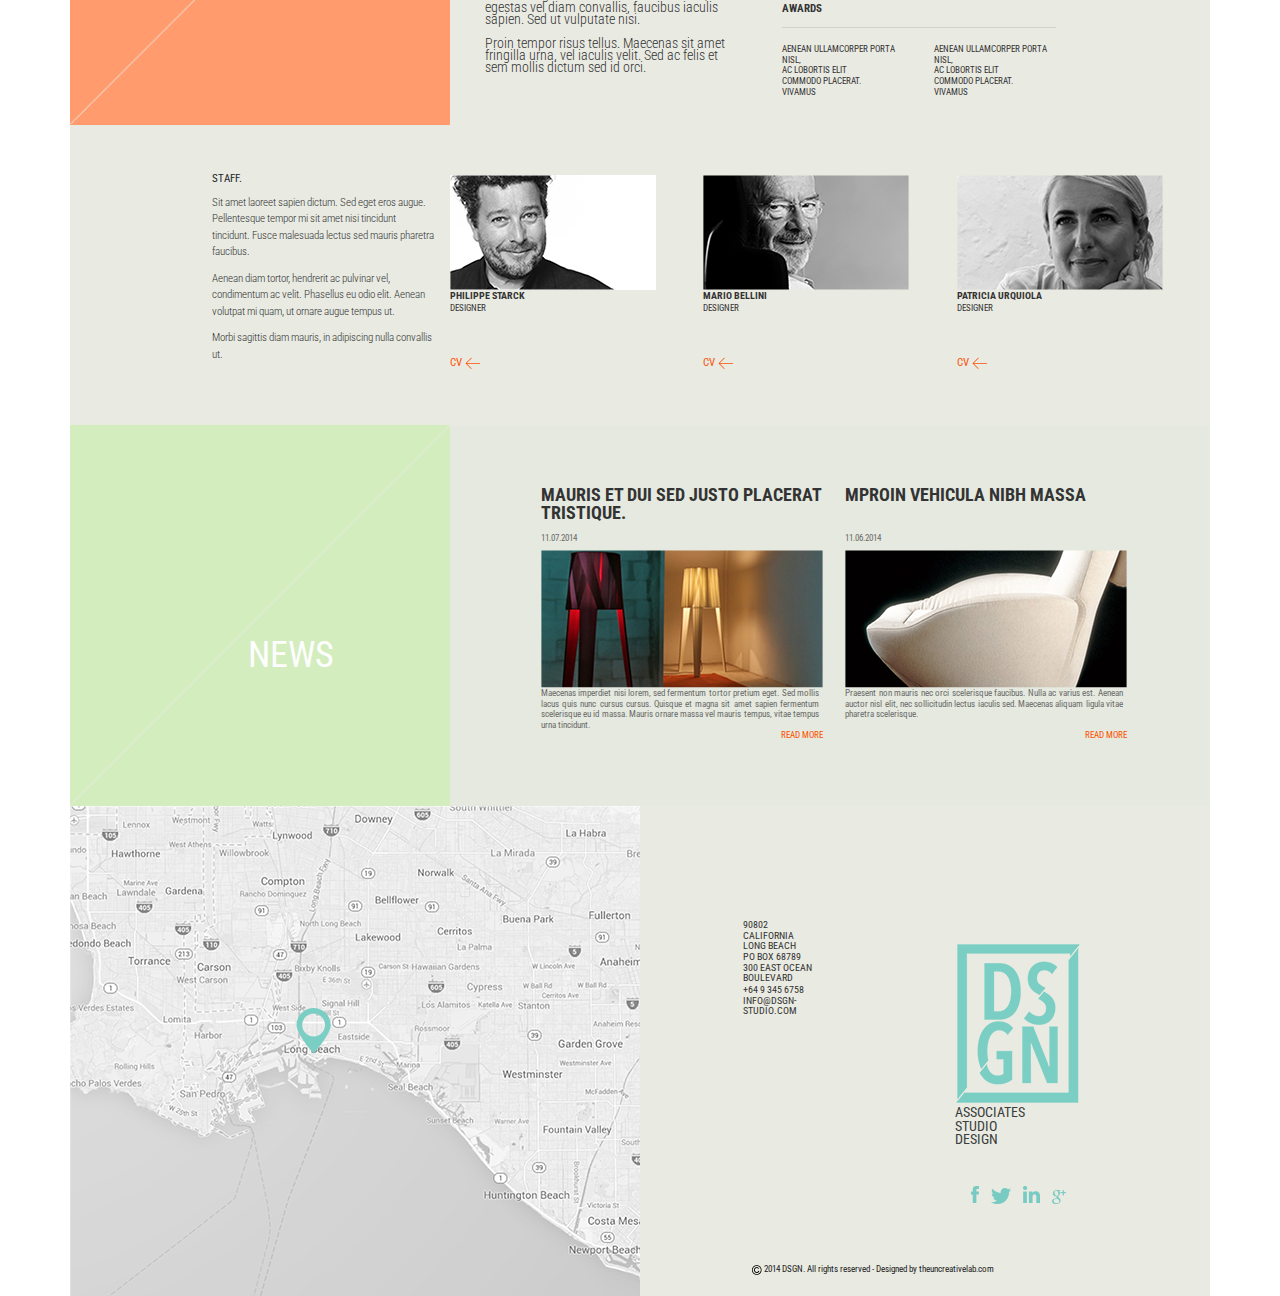
==== commit 1477137c: "55" ====
--- a/home-retina.html
+++ b/home-retina.html
@@ -302,6 +302,19 @@
                                 <img src="img/starck.png" alt="Starck">
                                 <p class="FIO">philippe starck</p>
                                 <P class="prof">designer</P>
+                                <div class="row">
+                                    <div class="col-xl-6">
+                                        <p class=cv>
+                                            cv <img src="img/arrow_icon_r.png"/>
+                                        </p>
+                                    </div>
+                                    <div class="col-xl-6 social_network_designer d-flex" >
+                                                <p><i class="fab fa-facebook-f"></i></p>
+                                                <p><i class="fab fa-twitter"></i></p>
+                                                <p><i class="fab fa-linkedin-in"></i></p>
+                                                <p><i class="fab fa-google-plus-g"></i></p>
+                                    </div>
+                                </div>
                             </div>
                         </div>
                         <div class="col-xl-4 studio_bellini designer">
@@ -309,6 +322,19 @@
                                 <img src="img/bellini.png" alt="Bellini">
                                 <p class="FIO">mario bellini</p>
                                 <P class="prof">designer</P>
+                                <div class="row">
+                                        <div class="col-xl-6">
+                                            <p class=cv>
+                                                cv <img src="img/arrow_icon_r.png"/>
+                                            </p>
+                                        </div>
+                                        <div class="col-xl-6 social_network_designer d-flex" >
+                                                    <p><i class="fab fa-facebook-f"></i></p>
+                                                    <p><i class="fab fa-twitter"></i></p>
+                                                    <p><i class="fab fa-linkedin-in"></i></p>
+                                                    <p><i class="fab fa-google-plus-g"></i></p>
+                                        </div>
+                                    </div>
                             </div>
                         </div>
                         <div class="col-xl-4 studio_patricia designer">
@@ -316,6 +342,19 @@
                                 <img src="img/patricia.png" alt="Patricia">
                                 <p class="FIO">patricia urquiola</p>
                                 <P class="prof">designer</P>
+                                <div class="row">
+                                        <div class="col-xl-6">
+                                            <p class=cv>
+                                                cv <img src="img/arrow_icon_r.png"/>
+                                            </p>
+                                        </div>
+                                        <div class="col-xl-6 social_network_designer d-flex" >
+                                                    <p><i class="fab fa-facebook-f"></i></p>
+                                                    <p><i class="fab fa-twitter"></i></p>
+                                                    <p><i class="fab fa-linkedin-in"></i></p>
+                                                    <p><i class="fab fa-google-plus-g"></i></p>
+                                        </div>
+                                    </div>
                             </div>
                         </div>
                        <!--  <div class="col-xl-3 designer"></div> -->
@@ -327,15 +366,29 @@
     <div class="news">
         <div class="container">
             <div class="row">
-                <div class="col-xl-4 news_menu"></div>
+                <div class="col-xl-4 news_menu">
+                    <h1>news</h1>
+                </div>
                 <div class="col-xl-4 news_article1 article">
                     <div class="news_article1_image">
+                        <h1 class="news_title">Mauris et dui sed justo placerat tristique.</h1>
+                        <p class="news_date">11.07.2014</p>
                         <img src="img/news1.png" alt="news1">
+                        <p class="news_text">
+                                Maecenas imperdiet nisi lorem, sed fermentum tortor pretium eget. Sed mollis lacus quis nunc cursus cursus. Quisque et magna sit amet sapien fermentum scelerisque eu id massa. Mauris ornare massa vel mauris tempus, vitae tempus urna tincidunt. 
+                        </p>
+                        <p class="news_read_more">read more</p>
                     </div>
                 </div>
                 <div class="col-xl-4 news_article2 article">
                     <div class="news_article2_image">
+                            <h1 class="news_title">MProin vehicula nibh massa </h1>
+                            <p class="news_date">11.06.2014</p>
                         <img src="img/news2.png" alt="news2">
+                        <p class="news_text">Praesent non mauris nec orci scelerisque faucibus. Nulla ac varius est. Aenean auctor nisl elit, nec sollicitudin lectus iaculis sed. Maecenas aliquam ligula vitae pharetra scelerisque. 
+                            </p>
+                            <p class="news_read_more">read more</p>
+
                     </div>
                 </div>
             </div>
@@ -347,7 +400,32 @@
                 <div class="col-xl-6 footer_map">
                     <img src="img/PIN_1.png" alt="Pin">
                 </div>
-                <div class="col-xl-6 footer_adress"></div>
+                <div class="col-xl-6 footer_adress">
+                        <div class="f_adress">
+                                <p>90802 California<br/>
+                                        Long beach<br/>
+                                        PO Box 68789<br/>
+                                        300 East Ocean<br/> 
+                                        Boulevard</p>
+                            </div>
+                            <div class="footer_email">
+                                <p>
+                                        +64 9 345 6758<br/>
+                                        info@dsgn-studio.com
+                                </p>
+                            </div>
+                            <p class="footer_asd">ASSOCIATES<br/>
+                                STUDIO<br>
+                                DESIGN</p>
+                            <ul class="footer_social_network d-flex">
+                                <li class="fb"><img src="img/facebook_icon.png"/></li>
+                                <li class="tw"><img src="img/twitter_icon.png"/></li>
+                                <li class="in"><img src="img/linkedin_icon.png"/></li>
+                                <li class="gl"><img src="img/g+_icon.png"/></li>
+                            </ul>
+                            <p class="copy"><img src="img/copy_symbol.png" alt="Copy">
+                                2014  DSGN. All rights reserved - Designed by theuncreativelab.com</p>
+                </div>
             </div>
         </div>
     </footer>
--- a/css/style.css
+++ b/css/style.css
@@ -299,24 +299,26 @@
     height: 138px;
     width: 282px;
     margin-left: 76px;
-    margin-top: 121px;
+    /* margin-top: px; */
 }
 
 .news_article1_image img {
     height: 100%;
     width: 100%;
+    margin-top: 13px;
 }
 
 .news_article2_image {
     height: 138px;
     width: 282px;
     /*margin-left: 76px;*/
-    margin-top: 121px;
+    /* margin-top: 121px; */
 }
 
 .news_article2_image img {
     height: 100%;
     width: 100%;
+    margin-top: 13px
 }
 
 .footer_map {
@@ -704,4 +706,140 @@
     font-weight: 400;
     line-height: 12.16px;
     text-transform: uppercase;
+}
+
+.cv {
+    margin-top: 47px;
+    color: #fd5000;
+    font-family: "Roboto Condensed";
+    font-size: 11px;
+    font-weight: 400;
+    line-height: 12.16px;
+    text-transform: uppercase;
+}
+
+.fab {
+    margin-top: 47px;
+    margin-left: 10px;
+    color: #fd5000;
+    font-size: 11px;
+}
+
+.social-network_designer {
+    justify-content: space-around;
+}
+
+
+.news_menu h1 {
+    margin-top: 225px;
+    margin-left: 163px;
+    width: 108px;
+    height: 28px;
+    color: #fefefe;
+    font-family: "Roboto Condensed";
+    font-size: 36px;
+    font-weight: 400;
+    line-height: 10.64px;
+    text-transform: uppercase;
+}
+
+.news_title {
+    margin-top: 61px;
+    width: 280px;
+    height: 35px;
+    color: #333333;
+    font-family: "Roboto Condensed";
+    font-size: 18px;
+    font-weight: 700;
+    line-height: 18.24px;
+    text-transform: uppercase;
+}
+
+.news_date {
+    width: 41px;
+    height: 8px;
+    color: #6a6969;
+    font-family: "Roboto Condensed";
+    font-size: 9px;
+    font-weight: 400;
+    line-height: 18.24px;
+    text-transform: uppercase;
+}
+
+.news_text {
+    width: 278px;
+    height: 42px;
+    color: #6a6969;
+    font-family: "Roboto Condensed";
+    font-size: 9px;
+    font-weight: 400;
+    line-height: 10.64px;
+    text-align: justify;
+    /* align-content: justify; */
+}
+
+.news_read_more {
+    width: 44px;
+    height: 8px;
+    color: #fd5000;
+    font-family: "Roboto Condensed";
+    font-size: 9px;
+    font-weight: 400;
+    line-height: 10.64px;
+    text-transform: uppercase;
+    margin-left: 85%;
+}
+
+.f_adress {
+    margin-top: 114px;
+    margin-left: 88px;
+    width: 75px;
+    height: 52px;
+    color: #333333;
+    font-family: "Roboto Condensed";
+    font-size: 10px;
+    font-weight: 400;
+    line-height: 10.64px;
+    text-transform: uppercase;
+}
+
+.footer_email {
+    margin-top: 13px;
+    margin-left: 88px;
+    width: 102px;
+    height: 21px;
+    color: #333333;
+    font-family: "Roboto Condensed";
+    font-size: 10px;
+    font-weight: 400;
+    line-height: 10.64px;
+    text-transform: uppercase;
+}
+
+.footer_asd {
+    margin-top: 100px;
+    margin-left: 300px;
+    width: 69px;
+    height: 39px;
+    color: #393d3c;
+    font-family: "Roboto Condensed";
+    font-size: 14px;
+    font-weight: 400;
+    line-height: 13.68px;
+    text-transform: uppercase;
+}
+
+.footer_social_network {
+    margin-top: 17px;
+    margin-left: 316px;
+}
+
+.copy{
+    margin-top: 62px;
+    margin-left: 97px;
+    color: #191919;
+    font-family: "Roboto Condensed";
+    font-size: 9px;
+    font-weight: 400;
+    line-height: 16.42px;
 }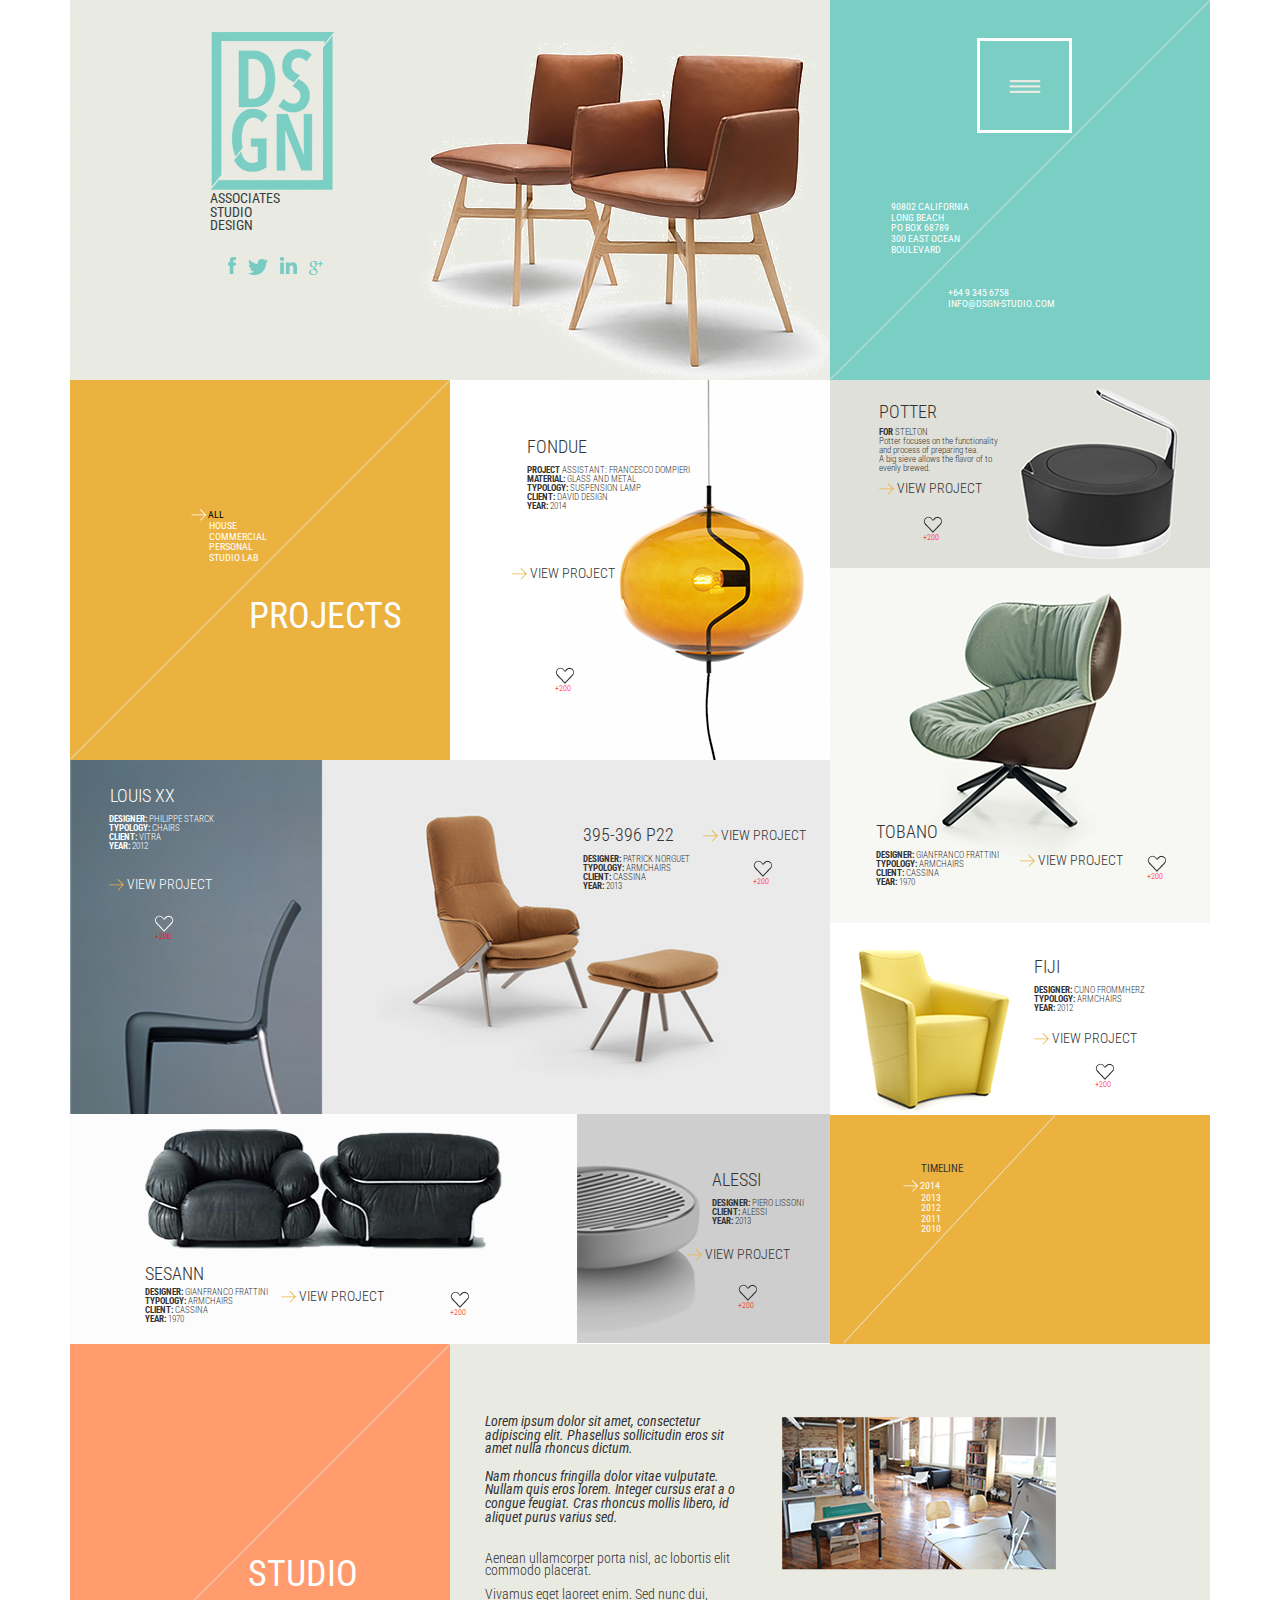
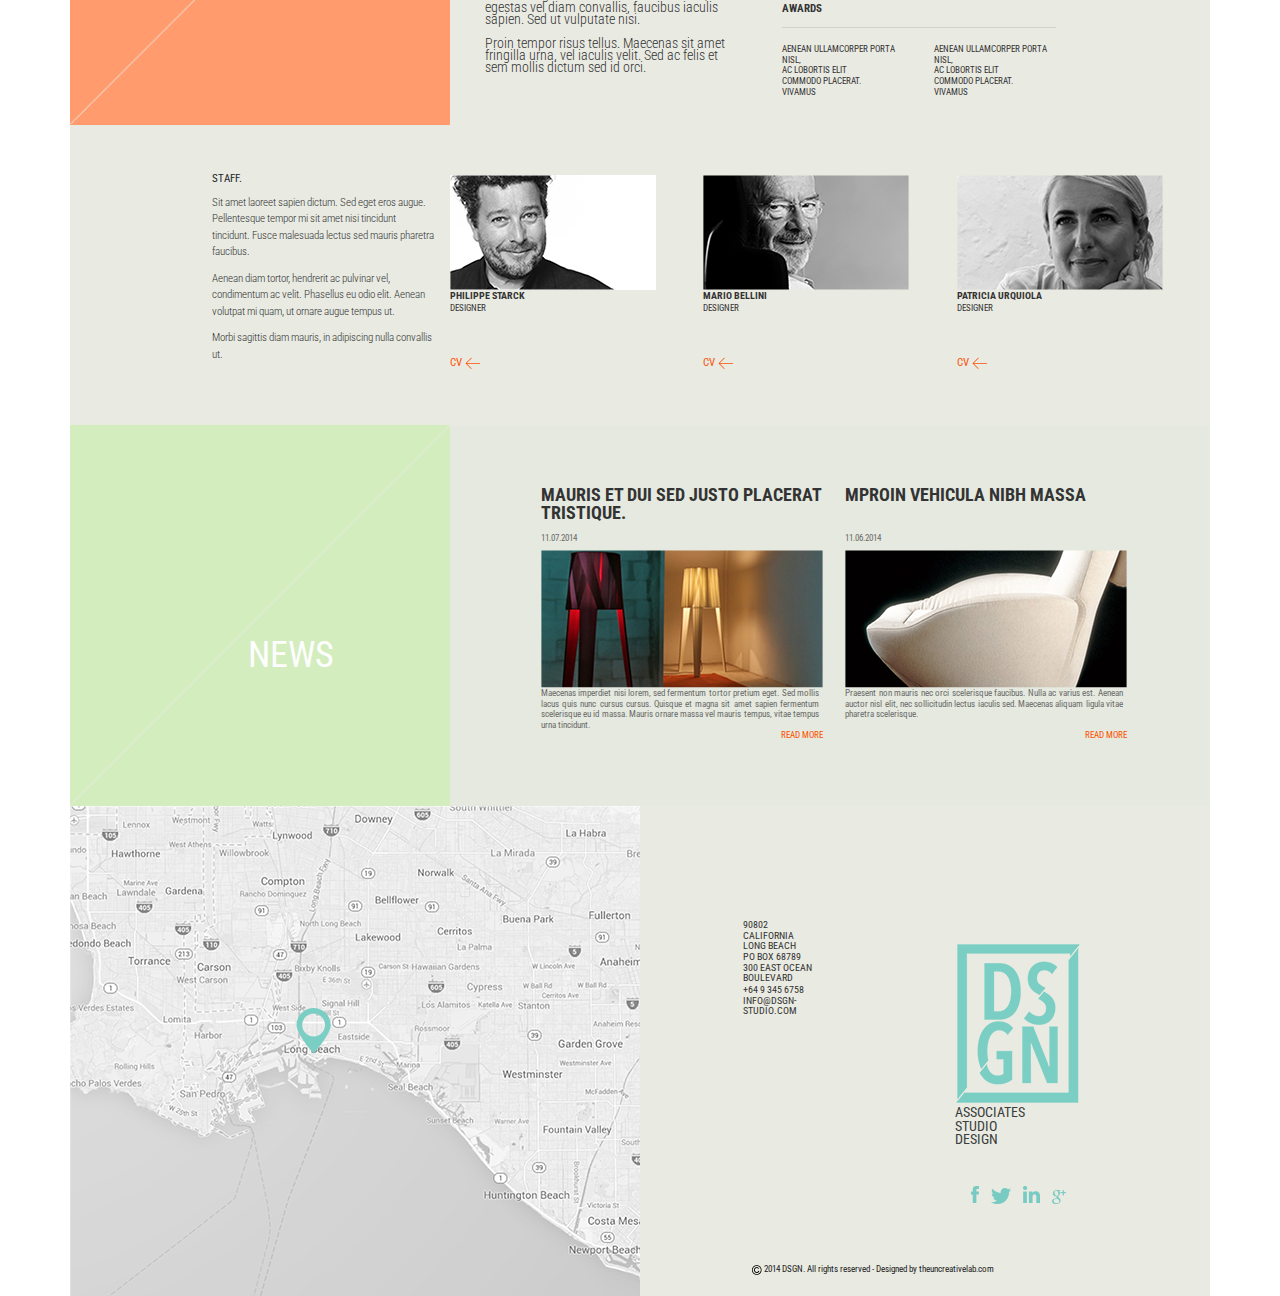
==== commit de722e9c: "format documents" ====
--- a/home-retina.html
+++ b/home-retina.html
@@ -1,437 +1,503 @@
 <!DOCTYPE html>
 <html lang="en">
-<head>
-    <meta charset="UTF-8">
-    <meta name="viewport" content="width=device-width, initial-scale=1.0">
-    <meta http-equiv="X-UA-Compatible" content="ie=edge">
-    <link rel="stylesheet" href="https://use.fontawesome.com/releases/v5.11.2/css/all.css" integrity="sha384-KA6wR/X5RY4zFAHpv/CnoG2UW1uogYfdnP67Uv7eULvTveboZJg0qUpmJZb5VqzN" crossorigin="anonymous">
-    <link rel="stylesheet" href="https://stackpath.bootstrapcdn.com/bootstrap/4.3.1/css/bootstrap.min.css" integrity="sha384-ggOyR0iXCbMQv3Xipma34MD+dH/1fQ784/j6cY/iJTQUOhcWr7x9JvoRxT2MZw1T" crossorigin="anonymous">
-    <link rel="stylesheet" href="css/style.css">
-    <link href="https://fonts.googleapis.com/css?family=Roboto+Condensed&display=swap" rel="stylesheet">    <title>Home retina</title>
-</head>
-<body>
+  <head>
+    <meta charset="UTF-8" />
+    <meta name="viewport" content="width=device-width, initial-scale=1.0" />
+    <meta http-equiv="X-UA-Compatible" content="ie=edge" />
+    <link
+      rel="stylesheet"
+      href="https://use.fontawesome.com/releases/v5.11.2/css/all.css"
+      integrity="sha384-KA6wR/X5RY4zFAHpv/CnoG2UW1uogYfdnP67Uv7eULvTveboZJg0qUpmJZb5VqzN"
+      crossorigin="anonymous"
+    />
+    <link
+      rel="stylesheet"
+      href="https://stackpath.bootstrapcdn.com/bootstrap/4.3.1/css/bootstrap.min.css"
+      integrity="sha384-ggOyR0iXCbMQv3Xipma34MD+dH/1fQ784/j6cY/iJTQUOhcWr7x9JvoRxT2MZw1T"
+      crossorigin="anonymous"
+    />
+    <link rel="stylesheet" href="css/style.css" />
+    <link
+      href="https://fonts.googleapis.com/css?family=Roboto+Condensed&display=swap"
+      rel="stylesheet"
+    />
+    <title>Home retina</title>
+  </head>
+  <body>
     <header class="header">
-        <div class="container">
-            <div class="row">
-                <div class="col-xl-8 header__logo">
-                    <img src="img/logo.png" alt="Logo" class="logo"/>
-                    <p>ASSOCIATES<br/>
-                        STUDIO<br>
-                        DESIGN</p>
-                    <ul class="social-network d-flex">
-                        <li class="fb"><img src="img/facebook_icon.png"/></li>
-                        <li class="tw"><img src="img/twitter_icon.png"/></li>
-                        <li class="in"><img src="img/linkedin_icon.png"/></li>
-                        <li class="gl"><img src="img/g+_icon.png"/></li>
-                    </ul>
-                </div>
-                <div class="col-xl-4 header__menu">
-                    <div class="header__menu__wrap">
-                        <img src="img/menu.png" class="menu__img" alt="Header menu"/>
-                    </div>
-                    <div class="header__menu__adress">
-                        <p>90802 California<br/>
-                                Long beach<br/>
-                                PO Box 68789<br/>
-                                300 East Ocean<br/> 
-                                Boulevard</p>
-                    </div>
-                    <div class="header__menu__email">
-                        <p>
-                                +64 9 345 6758<br/>
-                                info@dsgn-studio.com
-                        </p>
-                    </div>
-                </div>
-            </div>
+      <div class="container">
+        <div class="row">
+          <div class="col-xl-8 header__logo">
+            <img src="img/logo.png" alt="Logo" class="logo" />
+            <p>
+              ASSOCIATES<br />
+              STUDIO<br />
+              DESIGN
+            </p>
+            <ul class="social-network d-flex">
+              <li class="fb"><img src="img/facebook_icon.png" /></li>
+              <li class="tw"><img src="img/twitter_icon.png" /></li>
+              <li class="in"><img src="img/linkedin_icon.png" /></li>
+              <li class="gl"><img src="img/g+_icon.png" /></li>
+            </ul>
+          </div>
+          <div class="col-xl-4 header__menu">
+            <div class="header__menu__wrap">
+              <img src="img/menu.png" class="menu__img" alt="Header menu" />
+            </div>
+            <div class="header__menu__adress">
+              <p>
+                90802 California<br />
+                Long beach<br />
+                PO Box 68789<br />
+                300 East Ocean<br />
+                Boulevard
+              </p>
+            </div>
+            <div class="header__menu__email">
+              <p>
+                +64 9 345 6758<br />
+                info@dsgn-studio.com
+              </p>
+            </div>
+          </div>
         </div>
+      </div>
     </header>
     <div class="projects">
-        <div class="container">
+      <div class="container">
+        <div class="row">
+          <div class="col-xl-8">
             <div class="row">
-                <div class="col-xl-8">
-                    <div class="row">
-                        <div class="col-xl-6 project_menu">
-                            <!-- <img src="img/arrow_icon.png" class="project_menu_arrow" alt="Arrow"/> -->
-                            <p class="project_menu_arrow">
-                                <img src="img/arrow_icon.png"/>
-                                <span> All</span></p>
-                            <p> House<br/>
-                                Commercial<br/>
-                                Personal<br/>
-                                Studio Lab
-                            </p>
-                            <h1>projects</h1>
-                        </div>
-                        <div class="col-xl-6 project_fondue">
-                            <h1 class="fondue_title title_project">fondue</h1>
-                            <p class="fondue_about about_project">
-                                <b>Project</b> Assistant: Francesco Dompieri<br/>
-                                <b>Material:</b> Glass and Metal<br/>
-                                <b>Typology:</b> Suspension lamp<br/>
-                                <b>Client:</b> David Design<br/>
-                                <b>Year:</b> 2014
-                            </p>
-                            <p class="fondue_view view_project">
-                                <img src="img/arrow_icon_yellow.png"/>
-                                view project
-                            </p>
-                            <p class="fondue_likes likes_project">
-                                <img src="img/heart.png"/><br/>
-                                +200
-                            </p>
-                        </div>
-                        <div class="col-xl-4 project_louis">
-                            <h1 class="louis_title title_project">louis xx</h1>
-                            <p class="louis_about about_project">
-                                <b>designer:</b> philippe starck <br/>
-                                <b>Typology:</b> chairs<br/>
-                                <b>Client:</b> vitra<br/>
-                                <b>Year:</b> 2012
-                            </p>
-                            <p class="louis_view view_project">
-                                <img src="img/arrow_icon_yellow.png"/>
-                                view project
-                            </p>
-                            <p class="louis_likes likes_project">
-                                <img src="img/heart_l.png"/><br/>
-                                +200
-                            </p>
-                        </div>
-                        <div class="col-xl-8 project_p22">
-                            <div class="row">
-                                    <div class="col-xl-9 p22_col1"><h1 class="p22_title title_project">395-396 P22</h1>
-                                        <p class="p22_about about_project">
-                                            <b>designer:</b> patrick norguet <br/>
-                                            <b>Typology:</b> ARMchairs<br/>
-                                            <b>Client:</b> Cassina<br/>
-                                            <b>Year:</b> 2013
-                                        </p></div>
-                                    <div class="col-xl-3 p22_col2"><p class="p22_view view_project">
-                                        <img src="img/arrow_icon_yellow.png"/>
-                                        view project
-                                    </p>
-                                    <p class="p22_likes likes_project">
-                                        <img src="img/heart.png"/><br/>
-                                        +200
-                                    </p></div>   
-                            </div>
-                        </div>
-                        <div class="col-xl-8 project_sesann">
-                                <div class="row">
-                                        <div class="col-xl-5 sesann_col1">
-                                            <h1 class="sesann_title title_project">Sesann</h1>
-                                            <p class="sesann_about about_project">
-                                                <b>designer:</b> gianfranco frattini <br/>
-                                                <b>Typology:</b> ARMchairs<br/>
-                                                <b>Client:</b> Cassina<br/>
-                                                <b>Year:</b> 1970
-                                            </p></div>
-                                        <div class="col-xl-4 sesann_col2">
-                                            <p class="sesann_view view_project">
-                                            <img src="img/arrow_icon_yellow.png"/>
-                                            view project
-                                        </p></div>
-                                        <div class="col-xl-3 sesann_col2">
-                                                <p class="sessan_likes likes_project">
-                                                        <img src="img/heart.png"/><br/>
-                                                        +200
-                                                </p>
-                                        </div>   
-                                </div>
-                        </div>
-                        <div class="col-xl-4 project_alessi">
-                            <h1 class="alessi_title title_project">alessi</h1>
-                            <p class="alessi_about about_project">
-                                <b>designer:</b> Piero Lissoni<br/> 
-                                <b>Client:</b> Alessi<br/>
-                                <b>Year:</b> 2013
-                            </p>
-                            <p class="alessi_view view_project">
-                                <img src="img/arrow_icon_yellow.png"/>
-                                view project
-                            </p>
-                            <p class="alessi_likes likes_project">
-                                <img src="img/heart.png"/><br/>
-                                +200
-                            </p>
-                        </div>
-                    </div>
-                </div>
-                <div class="col-xl-4">
-                    <div class="row">
-                        <div class="col-xl-12 project_potter">
-                            <h1 class="potter_title title_project">potter</h1>
-                            <p class="potter_about about_project">
-                                <b>FOR</b> STELTON<br/>
-                                Potter focuses on the functionality <br/>
-                                and process of preparing tea. <br/>
-                                A big sieve allows the flavor of to<br/>
-                                evenly brewed. 
-                            </p>
-                            <p class="potter_view view_project">
-                                <img src="img/arrow_icon_yellow.png"/>
-                                view project
-                            </p>
-                            <p class="potter_likes likes_project">
-                                <img src="img/heart.png"/><br/>
-                                +200
-                            </p>
-                        </div>
-                        <div class="col-xl-12 project_tabano">
-                                <div class="row">
-                                        <div class="col-xl-6 tobano_col1">
-                                            <h1 class="tobano_title title_project">tobano</h1>
-                                            <p class="tobano_about about_project">
-                                                <b>designer:</b> gianfranco frattini <br/>
-                                                <b>Typology:</b> ARMchairs<br/>
-                                                <b>Client:</b> Cassina<br/>
-                                                <b>Year:</b> 1970
-                                            </p></div>
-                                        <div class="col-xl-4 tobano_col2">
-                                            <p class="tobano_view view_project">
-                                            <img src="img/arrow_icon_yellow.png"/>
-                                            view project
-                                        </p></div>
-                                        <div class="col-xl-2 tobano_col2">
-                                                <p class="tobano_likes likes_project">
-                                                        <img src="img/heart.png"/><br/>
-                                                        +200
-                                                </p>
-                                        </div>   
-                                </div>
-                        </div>
-                        <div class="col-xl-12 project_fiji">
-                            <h1 class="fiji_title title_project">fiji</h1>
-                            <p class="fiji_about about_project">
-                                <b>designer:</b> Cuno Frommherz<br/>
-                                <b>Typology:</b> armchairs<br/>
-                                <b>Year:</b> 2012
-                            </p>
-                            <p class="fiji_view view_project">
-                                <img src="img/arrow_icon_yellow.png"/>
-                                view project
-                            </p>
-                            <p class="fiji_likes likes_project">
-                                <img src="img/heart.png"/><br/>
-                                +200
-                            </p>
-                        </div>
-                        <div class="col-xl-12 project_timeline">
-                            <p class="timeline_h">timeline</p>
-                            <p class="timeline_arrow">
-                                <img src="img/arrow_icon.png"/>  2014
-                            </p>
-                            <p class="timeline_years">
-                                    2013<br/>
-                                    2012<br/>
-                                    2011<br/>
-                                    2010
-                            </p>
-                        </div>
-                    </div>
-                </div>
-            </div>
+              <div class="col-xl-6 project_menu">
+                <!-- <img src="img/arrow_icon.png" class="project_menu_arrow" alt="Arrow"/> -->
+                <p class="project_menu_arrow">
+                  <img src="img/arrow_icon.png" />
+                  <span> All</span>
+                </p>
+                <p>
+                  House<br />
+                  Commercial<br />
+                  Personal<br />
+                  Studio Lab
+                </p>
+                <h1>projects</h1>
+              </div>
+              <div class="col-xl-6 project_fondue">
+                <h1 class="fondue_title title_project">fondue</h1>
+                <p class="fondue_about about_project">
+                  <b>Project</b> Assistant: Francesco Dompieri<br />
+                  <b>Material:</b> Glass and Metal<br />
+                  <b>Typology:</b> Suspension lamp<br />
+                  <b>Client:</b> David Design<br />
+                  <b>Year:</b> 2014
+                </p>
+                <p class="fondue_view view_project">
+                  <img src="img/arrow_icon_yellow.png" />
+                  view project
+                </p>
+                <p class="fondue_likes likes_project">
+                  <img src="img/heart.png" /><br />
+                  +200
+                </p>
+              </div>
+              <div class="col-xl-4 project_louis">
+                <h1 class="louis_title title_project">louis xx</h1>
+                <p class="louis_about about_project">
+                  <b>designer:</b> philippe starck <br />
+                  <b>Typology:</b> chairs<br />
+                  <b>Client:</b> vitra<br />
+                  <b>Year:</b> 2012
+                </p>
+                <p class="louis_view view_project">
+                  <img src="img/arrow_icon_yellow.png" />
+                  view project
+                </p>
+                <p class="louis_likes likes_project">
+                  <img src="img/heart_l.png" /><br />
+                  +200
+                </p>
+              </div>
+              <div class="col-xl-8 project_p22">
+                <div class="row">
+                  <div class="col-xl-9 p22_col1">
+                    <h1 class="p22_title title_project">395-396 P22</h1>
+                    <p class="p22_about about_project">
+                      <b>designer:</b> patrick norguet <br />
+                      <b>Typology:</b> ARMchairs<br />
+                      <b>Client:</b> Cassina<br />
+                      <b>Year:</b> 2013
+                    </p>
+                  </div>
+                  <div class="col-xl-3 p22_col2">
+                    <p class="p22_view view_project">
+                      <img src="img/arrow_icon_yellow.png" />
+                      view project
+                    </p>
+                    <p class="p22_likes likes_project">
+                      <img src="img/heart.png" /><br />
+                      +200
+                    </p>
+                  </div>
+                </div>
+              </div>
+              <div class="col-xl-8 project_sesann">
+                <div class="row">
+                  <div class="col-xl-5 sesann_col1">
+                    <h1 class="sesann_title title_project">Sesann</h1>
+                    <p class="sesann_about about_project">
+                      <b>designer:</b> gianfranco frattini <br />
+                      <b>Typology:</b> ARMchairs<br />
+                      <b>Client:</b> Cassina<br />
+                      <b>Year:</b> 1970
+                    </p>
+                  </div>
+                  <div class="col-xl-4 sesann_col2">
+                    <p class="sesann_view view_project">
+                      <img src="img/arrow_icon_yellow.png" />
+                      view project
+                    </p>
+                  </div>
+                  <div class="col-xl-3 sesann_col2">
+                    <p class="sessan_likes likes_project">
+                      <img src="img/heart.png" /><br />
+                      +200
+                    </p>
+                  </div>
+                </div>
+              </div>
+              <div class="col-xl-4 project_alessi">
+                <h1 class="alessi_title title_project">alessi</h1>
+                <p class="alessi_about about_project">
+                  <b>designer:</b> Piero Lissoni<br />
+                  <b>Client:</b> Alessi<br />
+                  <b>Year:</b> 2013
+                </p>
+                <p class="alessi_view view_project">
+                  <img src="img/arrow_icon_yellow.png" />
+                  view project
+                </p>
+                <p class="alessi_likes likes_project">
+                  <img src="img/heart.png" /><br />
+                  +200
+                </p>
+              </div>
+            </div>
+          </div>
+          <div class="col-xl-4">
+            <div class="row">
+              <div class="col-xl-12 project_potter">
+                <h1 class="potter_title title_project">potter</h1>
+                <p class="potter_about about_project">
+                  <b>FOR</b> STELTON<br />
+                  Potter focuses on the functionality <br />
+                  and process of preparing tea. <br />
+                  A big sieve allows the flavor of to<br />
+                  evenly brewed.
+                </p>
+                <p class="potter_view view_project">
+                  <img src="img/arrow_icon_yellow.png" />
+                  view project
+                </p>
+                <p class="potter_likes likes_project">
+                  <img src="img/heart.png" /><br />
+                  +200
+                </p>
+              </div>
+              <div class="col-xl-12 project_tabano">
+                <div class="row">
+                  <div class="col-xl-6 tobano_col1">
+                    <h1 class="tobano_title title_project">tobano</h1>
+                    <p class="tobano_about about_project">
+                      <b>designer:</b> gianfranco frattini <br />
+                      <b>Typology:</b> ARMchairs<br />
+                      <b>Client:</b> Cassina<br />
+                      <b>Year:</b> 1970
+                    </p>
+                  </div>
+                  <div class="col-xl-4 tobano_col2">
+                    <p class="tobano_view view_project">
+                      <img src="img/arrow_icon_yellow.png" />
+                      view project
+                    </p>
+                  </div>
+                  <div class="col-xl-2 tobano_col2">
+                    <p class="tobano_likes likes_project">
+                      <img src="img/heart.png" /><br />
+                      +200
+                    </p>
+                  </div>
+                </div>
+              </div>
+              <div class="col-xl-12 project_fiji">
+                <h1 class="fiji_title title_project">fiji</h1>
+                <p class="fiji_about about_project">
+                  <b>designer:</b> Cuno Frommherz<br />
+                  <b>Typology:</b> armchairs<br />
+                  <b>Year:</b> 2012
+                </p>
+                <p class="fiji_view view_project">
+                  <img src="img/arrow_icon_yellow.png" />
+                  view project
+                </p>
+                <p class="fiji_likes likes_project">
+                  <img src="img/heart.png" /><br />
+                  +200
+                </p>
+              </div>
+              <div class="col-xl-12 project_timeline">
+                <p class="timeline_h">timeline</p>
+                <p class="timeline_arrow">
+                  <img src="img/arrow_icon.png" /> 2014
+                </p>
+                <p class="timeline_years">
+                  2013<br />
+                  2012<br />
+                  2011<br />
+                  2010
+                </p>
+              </div>
+            </div>
+          </div>
         </div>
-    
-    
-    
+      </div>
     </div>
     <div class="studio">
-        <div class="container">
+      <div class="container">
+        <div class="row">
+          <div class="col-xl-4 studio_menu">
+            <h1>studio</h1>
+          </div>
+          <div class="col-xl-3 studio_text">
+            <div class="studi_text_up">
+              <p>
+                Lorem ipsum dolor sit amet, consectetur adipiscing elit.
+                Phasellus sollicitudin eros sit amet nulla rhoncus dictum.
+              </p>
+              <br />
+              <p>
+                Nam rhoncus fringilla dolor vitae vulputate. Nullam quis eros
+                lorem. Integer cursus erat a orci congue feugiat. Cras rhoncus
+                mollis libero, id aliquet purus varius sed.
+              </p>
+            </div>
+            <div class="studio_text_down">
+              <p>
+                Aenean ullamcorper porta nisl, ac lobortis elit commodo
+                placerat.
+              </p>
+              <br />
+              <p>
+                Vivamus eget laoreet enim. Sed nunc dui, egestas vel diam
+                convallis, faucibus iaculis sapien. Sed ut vulputate nisi.
+              </p>
+              <br />
+              <p>
+                Proin tempor risus tellus. Maecenas sit amet fringilla urna, vel
+                iaculis velit. Sed ac felis et sem mollis dictum sed id orci.
+              </p>
+            </div>
+          </div>
+          <div class="col-xl-5 studio_awards">
+            <div class="studio_awards_image">
+              <img src="img/awards_img.png" alt="Studio" />
+              <h1>awards</h1>
+              <hr />
+              <div class="row">
+                <div class="col-xl-6">
+                  <p class="studio_awards_text">
+                    Aenean ullamcorper porta nisl,<br />
+                    ac lobortis elit <br />
+                    commodo placerat. <br />
+                    Vivamus
+                  </p>
+                </div>
+                <div class="col-xl-6">
+                  <p class="studio_awards_text">
+                    Aenean ullamcorper porta nisl,<br />
+                    ac lobortis elit <br />
+                    commodo placerat. <br />
+                    Vivamus
+                  </p>
+                </div>
+                <!-- <div class="col-xl-2"></div> -->
+              </div>
+            </div>
+          </div>
+        </div>
+        <div class="row">
+          <div class="col-xl-4 studio_staff">
+            <h1>staff.</h1>
+            <p>
+              Sit amet laoreet sapien dictum. Sed eget eros augue. Pellentesque
+              tempor mi sit amet nisi tincidunt tincidunt. Fusce malesuada
+              lectus sed mauris pharetra faucibus.
+            </p>
+            <p>
+              Aenean diam tortor, hendrerit ac pulvinar vel, condimentum ac
+              velit. Phasellus eu odio elit. Aenean volutpat mi quam, ut ornare
+              augue tempus ut.
+            </p>
+            <p>
+              Morbi sagittis diam mauris, in adipiscing nulla convallis ut.
+            </p>
+          </div>
+          <div class="col-xl-8">
             <div class="row">
-                <div class="col-xl-4 studio_menu">
-                    <h1>studio</h1>
-                </div>
-                <div class="col-xl-3 studio_text">
-                    <div class="studi_text_up">
-                        <p>Lorem ipsum dolor sit amet, consectetur adipiscing elit. Phasellus sollicitudin eros sit amet nulla rhoncus dictum. </p>
-                        <br/>
-                        <p>Nam rhoncus fringilla dolor vitae vulputate. Nullam quis eros lorem. Integer cursus erat a orci congue feugiat. Cras rhoncus mollis libero, id aliquet purus varius sed.</p>
+              <div class="col-xl-4 studio_starck designer">
+                <div class="studio_starck_image designer_wrap_img">
+                  <img src="img/starck.png" alt="Starck" />
+                  <p class="FIO">philippe starck</p>
+                  <P class="prof">designer</P>
+                  <div class="row">
+                    <div class="col-xl-6">
+                      <p class="cv">cv <img src="img/arrow_icon_r.png" /></p>
                     </div>
-                    <div class="studio_text_down">
-                            <p>Aenean ullamcorper porta nisl, ac lobortis elit commodo placerat. </p>
-                            <br/>
-                            <p>Vivamus eget laoreet enim. Sed nunc dui, egestas vel diam convallis, faucibus iaculis sapien. Sed ut vulputate nisi. </p>
-                            <br/>
-                            <p>Proin tempor risus tellus. Maecenas sit amet fringilla urna, vel iaculis velit. Sed ac felis et sem mollis dictum sed id orci.</p>
+                    <div class="col-xl-6 social_network_designer d-flex">
+                      <p><i class="fab fa-facebook-f"></i></p>
+                      <p><i class="fab fa-twitter"></i></p>
+                      <p><i class="fab fa-linkedin-in"></i></p>
+                      <p><i class="fab fa-google-plus-g"></i></p>
                     </div>
-                </div>
-                <div class="col-xl-5 studio_awards">
-                    <div class="studio_awards_image">
-                        <img src="img/awards_img.png" alt="Studio">
-                        <h1>awards</h1>
-                        <hr/>
-                        <div class="row">
-                                <div class="col-xl-6">
-                                    <p class="studio_awards_text">
-                                            Aenean ullamcorper porta nisl,<br/>
-                                            ac lobortis elit <br/>
-                                            commodo placerat. <br/>
-                                            Vivamus 
-                                    </p>
-                                </div>
-                                <div class="col-xl-6">
-                                    <p class="studio_awards_text">
-                                            Aenean ullamcorper porta nisl,<br/>
-                                            ac lobortis elit <br/>
-                                            commodo placerat. <br/>
-                                            Vivamus 
-                                    </p>
-                                </div>
-                                <!-- <div class="col-xl-2"></div> -->
-                            </div>
+                  </div>
+                </div>
+              </div>
+              <div class="col-xl-4 studio_bellini designer">
+                <div class="studio_bellini_image designer_wrap_img">
+                  <img src="img/bellini.png" alt="Bellini" />
+                  <p class="FIO">mario bellini</p>
+                  <P class="prof">designer</P>
+                  <div class="row">
+                    <div class="col-xl-6">
+                      <p class="cv">cv <img src="img/arrow_icon_r.png" /></p>
                     </div>
-                </div> 
-            </div>
-            <div class="row">
-                <div class="col-xl-4 studio_staff">
-                    <h1>staff.</h1>
-                    <p>
-                            Sit amet laoreet sapien dictum. Sed eget eros augue. Pellentesque tempor mi sit amet nisi tincidunt tincidunt. Fusce malesuada lectus sed mauris pharetra faucibus. 
-                    </p><p>                            
-                            Aenean diam tortor, hendrerit ac pulvinar vel, condimentum ac velit. Phasellus eu odio elit. Aenean volutpat mi quam, ut ornare augue tempus ut. 
-                    </p><p>                            
-                            Morbi sagittis diam mauris, in adipiscing nulla convallis ut.
-                    </p>
-                </div>
-                <div class="col-xl-8">
-                    <div class="row">
-                        <div class="col-xl-4 studio_starck designer">
-                            <div class="studio_starck_image designer_wrap_img">
-                                <img src="img/starck.png" alt="Starck">
-                                <p class="FIO">philippe starck</p>
-                                <P class="prof">designer</P>
-                                <div class="row">
-                                    <div class="col-xl-6">
-                                        <p class=cv>
-                                            cv <img src="img/arrow_icon_r.png"/>
-                                        </p>
-                                    </div>
-                                    <div class="col-xl-6 social_network_designer d-flex" >
-                                                <p><i class="fab fa-facebook-f"></i></p>
-                                                <p><i class="fab fa-twitter"></i></p>
-                                                <p><i class="fab fa-linkedin-in"></i></p>
-                                                <p><i class="fab fa-google-plus-g"></i></p>
-                                    </div>
-                                </div>
-                            </div>
-                        </div>
-                        <div class="col-xl-4 studio_bellini designer">
-                            <div class="studio_bellini_image designer_wrap_img">
-                                <img src="img/bellini.png" alt="Bellini">
-                                <p class="FIO">mario bellini</p>
-                                <P class="prof">designer</P>
-                                <div class="row">
-                                        <div class="col-xl-6">
-                                            <p class=cv>
-                                                cv <img src="img/arrow_icon_r.png"/>
-                                            </p>
-                                        </div>
-                                        <div class="col-xl-6 social_network_designer d-flex" >
-                                                    <p><i class="fab fa-facebook-f"></i></p>
-                                                    <p><i class="fab fa-twitter"></i></p>
-                                                    <p><i class="fab fa-linkedin-in"></i></p>
-                                                    <p><i class="fab fa-google-plus-g"></i></p>
-                                        </div>
-                                    </div>
-                            </div>
-                        </div>
-                        <div class="col-xl-4 studio_patricia designer">
-                            <div class="studio_patricia_image designer_wrap_img">
-                                <img src="img/patricia.png" alt="Patricia">
-                                <p class="FIO">patricia urquiola</p>
-                                <P class="prof">designer</P>
-                                <div class="row">
-                                        <div class="col-xl-6">
-                                            <p class=cv>
-                                                cv <img src="img/arrow_icon_r.png"/>
-                                            </p>
-                                        </div>
-                                        <div class="col-xl-6 social_network_designer d-flex" >
-                                                    <p><i class="fab fa-facebook-f"></i></p>
-                                                    <p><i class="fab fa-twitter"></i></p>
-                                                    <p><i class="fab fa-linkedin-in"></i></p>
-                                                    <p><i class="fab fa-google-plus-g"></i></p>
-                                        </div>
-                                    </div>
-                            </div>
-                        </div>
-                       <!--  <div class="col-xl-3 designer"></div> -->
+                    <div class="col-xl-6 social_network_designer d-flex">
+                      <p><i class="fab fa-facebook-f"></i></p>
+                      <p><i class="fab fa-twitter"></i></p>
+                      <p><i class="fab fa-linkedin-in"></i></p>
+                      <p><i class="fab fa-google-plus-g"></i></p>
                     </div>
-                </div>
-            </div>
+                  </div>
+                </div>
+              </div>
+              <div class="col-xl-4 studio_patricia designer">
+                <div class="studio_patricia_image designer_wrap_img">
+                  <img src="img/patricia.png" alt="Patricia" />
+                  <p class="FIO">patricia urquiola</p>
+                  <P class="prof">designer</P>
+                  <div class="row">
+                    <div class="col-xl-6">
+                      <p class="cv">cv <img src="img/arrow_icon_r.png" /></p>
+                    </div>
+                    <div class="col-xl-6 social_network_designer d-flex">
+                      <p><i class="fab fa-facebook-f"></i></p>
+                      <p><i class="fab fa-twitter"></i></p>
+                      <p><i class="fab fa-linkedin-in"></i></p>
+                      <p><i class="fab fa-google-plus-g"></i></p>
+                    </div>
+                  </div>
+                </div>
+              </div>
+              <!--  <div class="col-xl-3 designer"></div> -->
+            </div>
+          </div>
         </div>
-    </div> 
+      </div>
+    </div>
     <div class="news">
-        <div class="container">
-            <div class="row">
-                <div class="col-xl-4 news_menu">
-                    <h1>news</h1>
-                </div>
-                <div class="col-xl-4 news_article1 article">
-                    <div class="news_article1_image">
-                        <h1 class="news_title">Mauris et dui sed justo placerat tristique.</h1>
-                        <p class="news_date">11.07.2014</p>
-                        <img src="img/news1.png" alt="news1">
-                        <p class="news_text">
-                                Maecenas imperdiet nisi lorem, sed fermentum tortor pretium eget. Sed mollis lacus quis nunc cursus cursus. Quisque et magna sit amet sapien fermentum scelerisque eu id massa. Mauris ornare massa vel mauris tempus, vitae tempus urna tincidunt. 
-                        </p>
-                        <p class="news_read_more">read more</p>
-                    </div>
-                </div>
-                <div class="col-xl-4 news_article2 article">
-                    <div class="news_article2_image">
-                            <h1 class="news_title">MProin vehicula nibh massa </h1>
-                            <p class="news_date">11.06.2014</p>
-                        <img src="img/news2.png" alt="news2">
-                        <p class="news_text">Praesent non mauris nec orci scelerisque faucibus. Nulla ac varius est. Aenean auctor nisl elit, nec sollicitudin lectus iaculis sed. Maecenas aliquam ligula vitae pharetra scelerisque. 
-                            </p>
-                            <p class="news_read_more">read more</p>
-
-                    </div>
-                </div>
-            </div>
+      <div class="container">
+        <div class="row">
+          <div class="col-xl-4 news_menu">
+            <h1>news</h1>
+          </div>
+          <div class="col-xl-4 news_article1 article">
+            <div class="news_article1_image">
+              <h1 class="news_title">
+                Mauris et dui sed justo placerat tristique.
+              </h1>
+              <p class="news_date">11.07.2014</p>
+              <img src="img/news1.png" alt="news1" />
+              <p class="news_text">
+                Maecenas imperdiet nisi lorem, sed fermentum tortor pretium
+                eget. Sed mollis lacus quis nunc cursus cursus. Quisque et magna
+                sit amet sapien fermentum scelerisque eu id massa. Mauris ornare
+                massa vel mauris tempus, vitae tempus urna tincidunt.
+              </p>
+              <p class="news_read_more">read more</p>
+            </div>
+          </div>
+          <div class="col-xl-4 news_article2 article">
+            <div class="news_article2_image">
+              <h1 class="news_title">MProin vehicula nibh massa</h1>
+              <p class="news_date">11.06.2014</p>
+              <img src="img/news2.png" alt="news2" />
+              <p class="news_text">
+                Praesent non mauris nec orci scelerisque faucibus. Nulla ac
+                varius est. Aenean auctor nisl elit, nec sollicitudin lectus
+                iaculis sed. Maecenas aliquam ligula vitae pharetra scelerisque.
+              </p>
+              <p class="news_read_more">read more</p>
+            </div>
+          </div>
         </div>
+      </div>
     </div>
     <footer>
-        <div class="container">
-            <div class="row">
-                <div class="col-xl-6 footer_map">
-                    <img src="img/PIN_1.png" alt="Pin">
-                </div>
-                <div class="col-xl-6 footer_adress">
-                        <div class="f_adress">
-                                <p>90802 California<br/>
-                                        Long beach<br/>
-                                        PO Box 68789<br/>
-                                        300 East Ocean<br/> 
-                                        Boulevard</p>
-                            </div>
-                            <div class="footer_email">
-                                <p>
-                                        +64 9 345 6758<br/>
-                                        info@dsgn-studio.com
-                                </p>
-                            </div>
-                            <p class="footer_asd">ASSOCIATES<br/>
-                                STUDIO<br>
-                                DESIGN</p>
-                            <ul class="footer_social_network d-flex">
-                                <li class="fb"><img src="img/facebook_icon.png"/></li>
-                                <li class="tw"><img src="img/twitter_icon.png"/></li>
-                                <li class="in"><img src="img/linkedin_icon.png"/></li>
-                                <li class="gl"><img src="img/g+_icon.png"/></li>
-                            </ul>
-                            <p class="copy"><img src="img/copy_symbol.png" alt="Copy">
-                                2014  DSGN. All rights reserved - Designed by theuncreativelab.com</p>
-                </div>
-            </div>
+      <div class="container">
+        <div class="row">
+          <div class="col-xl-6 footer_map">
+            <img src="img/PIN_1.png" alt="Pin" />
+          </div>
+          <div class="col-xl-6 footer_adress">
+            <div class="f_adress">
+              <p>
+                90802 California<br />
+                Long beach<br />
+                PO Box 68789<br />
+                300 East Ocean<br />
+                Boulevard
+              </p>
+            </div>
+            <div class="footer_email">
+              <p>
+                +64 9 345 6758<br />
+                info@dsgn-studio.com
+              </p>
+            </div>
+            <p class="footer_asd">
+              ASSOCIATES<br />
+              STUDIO<br />
+              DESIGN
+            </p>
+            <ul class="footer_social_network d-flex">
+              <li class="fb"><img src="img/facebook_icon.png" /></li>
+              <li class="tw"><img src="img/twitter_icon.png" /></li>
+              <li class="in"><img src="img/linkedin_icon.png" /></li>
+              <li class="gl"><img src="img/g+_icon.png" /></li>
+            </ul>
+            <p class="copy">
+              <img src="img/copy_symbol.png" alt="Copy" /> 2014 DSGN. All rights
+              reserved - Designed by theuncreativelab.com
+            </p>
+          </div>
         </div>
+      </div>
     </footer>
 
-    <script src="https://code.jquery.com/jquery-3.3.1.slim.min.js" integrity="sha384-q8i/X+965DzO0rT7abK41JStQIAqVgRVzpbzo5smXKp4YfRvH+8abtTE1Pi6jizo" crossorigin="anonymous"></script>
-    <script src="https://cdnjs.cloudflare.com/ajax/libs/popper.js/1.14.7/umd/popper.min.js" integrity="sha384-UO2eT0CpHqdSJQ6hJty5KVphtPhzWj9WO1clHTMGa3JDZwrnQq4sF86dIHNDz0W1" crossorigin="anonymous"></script>
-    <script src="https://stackpath.bootstrapcdn.com/bootstrap/4.3.1/js/bootstrap.min.js" integrity="sha384-JjSmVgyd0p3pXB1rRibZUAYoIIy6OrQ6VrjIEaFf/nJGzIxFDsf4x0xIM+B07jRM" crossorigin="anonymous"></script>
-</body>
-</html>+    <script
+      src="https://code.jquery.com/jquery-3.3.1.slim.min.js"
+      integrity="sha384-q8i/X+965DzO0rT7abK41JStQIAqVgRVzpbzo5smXKp4YfRvH+8abtTE1Pi6jizo"
+      crossorigin="anonymous"
+    ></script>
+    <script
+      src="https://cdnjs.cloudflare.com/ajax/libs/popper.js/1.14.7/umd/popper.min.js"
+      integrity="sha384-UO2eT0CpHqdSJQ6hJty5KVphtPhzWj9WO1clHTMGa3JDZwrnQq4sF86dIHNDz0W1"
+      crossorigin="anonymous"
+    ></script>
+    <script
+      src="https://stackpath.bootstrapcdn.com/bootstrap/4.3.1/js/bootstrap.min.js"
+      integrity="sha384-JjSmVgyd0p3pXB1rRibZUAYoIIy6OrQ6VrjIEaFf/nJGzIxFDsf4x0xIM+B07jRM"
+      crossorigin="anonymous"
+    ></script>
+  </body>
+</html>
--- a/css/style.css
+++ b/css/style.css
@@ -1,254 +1,256 @@
-@import url('https://fonts.googleapis.com/css?family=Roboto:300,400,500,700&subset=cyrillic');
-
-
-ul, li {
-    display: block;
-    padding: 0;
-    margin: 0;
-}
-
-body {
-    /* background: #e9eae2; */
+@import url("https://fonts.googleapis.com/css?family=Roboto:300,400,500,700&subset=cyrillic");
+
+ul,
+li {
+  display: block;
+  padding: 0;
+  margin: 0;
+}
+
+strong,
+b {
+  font-weight: bold;
 }
 
 .container {
-    display: block;
+  display: block;
 }
 
 .header .container {
-    height: 380px;
+  height: 380px;
 }
 
 .header__logo {
-    background: url(../img/img-header.png) no-repeat;
-    background-color: #e9eae2;
-    height: 380px;
+  background: url(../img/img-header.png) no-repeat;
+  background-color: #e9eae2;
+  height: 380px;
 }
 
 .header__logo p {
-color: #393d3c;
-font-family: "Roboto Condensed";
-font-size: 14px;
-font-weight: 400;
-line-height: 13.68px;
-text-transform: uppercase;
-padding-top: 2px;
-margin-left: 125px;
+  color: #393d3c;
+  font-family: "Roboto Condensed";
+  font-size: 14px;
+  font-weight: 400;
+  line-height: 13.68px;
+  text-transform: uppercase;
+  padding-top: 2px;
+  margin-left: 125px;
 }
 
 .header__menu {
-    height: 380px;
-    background: url(../img/line.png) no-repeat;
-    background-size:100% 100%;
-    background-color: #7acec3;
+  height: 380px;
+  background: url(../img/line.png) no-repeat;
+  background-size: 100% 100%;
+  background-color: #7acec3;
 }
 
 .logo {
-    margin-top: 32px;
-    margin-left: 125px;
+  margin-top: 32px;
+  margin-left: 125px;
 }
 
 .social-network {
-    color: #7acec3;
-    margin-left: 143px;
+  color: #7acec3;
+  margin-left: 143px;
 }
 
 .fb {
-    width: 8px;
-    height: 17px;
-    margin-top: 20px;
+  width: 8px;
+  height: 17px;
+  margin-top: 20px;
 }
 
 .tw {
-    width: 20px;
-    height: 16px;
-    margin-left: 12px;
-    margin-top: 21px;
+  width: 20px;
+  height: 16px;
+  margin-left: 12px;
+  margin-top: 21px;
 }
 
 .in {
-    width: 17px;
-    height: 17px;
-    margin-left: 12px;
-    margin-top: 20px;
+  width: 17px;
+  height: 17px;
+  margin-left: 12px;
+  margin-top: 20px;
 }
 
 .gl {
-    width: 14px;
-    height: 14px;
-    margin-left: 12px;
-    margin-top: 22px;
+  width: 14px;
+  height: 14px;
+  margin-left: 12px;
+  margin-top: 22px;
 }
 
 .header__menu__wrap {
-    width: 95px;
-    height: 95px;
-    margin-left: 132px;
-    margin-top: 38px;
-    border: solid #ffffff;
-}
-
-.menu__img{
-    margin-left: 29px;
-    margin-top: 39px;
+  width: 95px;
+  height: 95px;
+  margin-left: 132px;
+  margin-top: 38px;
+  border: solid #ffffff;
+}
+
+.menu__img {
+  margin-left: 29px;
+  margin-top: 39px;
 }
 
 .header__menu__adress {
-    margin-left: 46px;
-    margin-top: 69px;
-    /* width: 75px;
+  margin-left: 46px;
+  margin-top: 69px;
+  /* width: 75px;
     height: 51px; */
 }
 
 .header__menu__email {
-    margin-left: 103px;
-    margin-top: 33px;
-    /* width: 103px;
+  margin-left: 103px;
+  margin-top: 33px;
+  /* width: 103px;
     height: 21px; */
 }
 
 .header__menu p {
-    color: #ffffff;
-    font-family: "Roboto Condensed";
-    font-size: 10px;
-    font-weight: 400;
-    line-height: 10.64px;
-    text-transform: uppercase;
+  color: #ffffff;
+  font-family: "Roboto Condensed";
+  font-size: 10px;
+  font-weight: 400;
+  line-height: 10.64px;
+  text-transform: uppercase;
 }
 
 .project_menu {
-    height: 380px;
-    background: url(../img/line.png) no-repeat;
-    background-size:100% 100%;
-    background-color: #ebb240;
+  height: 380px;
+  background: url(../img/line.png) no-repeat;
+  background-size: 100% 100%;
+  background-color: #ebb240;
 }
 
 .project_menu .project_menu_arrow {
-    margin-top: 129px;
-    margin-left: 106px;
+  margin-top: 129px;
+  margin-left: 106px;
 }
 
 .project_menu p {
-    margin-top: 0px;
-    margin-left: 124px;
-    color: #ffffff;
-    font-family: "Roboto Condensed";
-    font-size: 10px;
-    font-weight: 400;
-    line-height: 10.64px;
-    text-transform: uppercase;
-}
-
-p {margin:0px;}
-
-.project_menu .arrow{
-    font-size: 12px;
-    color: #ffffff;
+  margin-top: 0px;
+  margin-left: 124px;
+  color: #ffffff;
+  font-family: "Roboto Condensed";
+  font-size: 10px;
+  font-weight: 400;
+  line-height: 10.64px;
+  text-transform: uppercase;
+}
+
+p {
+  margin: 0px;
+}
+
+.project_menu .arrow {
+  font-size: 12px;
+  color: #ffffff;
 }
 
 .project_menu span {
-    color: #000000;
+  color: #000000;
 }
 
 .project_menu h1 {
-    margin-top: 47px;
-    margin-left: 164px;
-    color: #fefefe;
-    font-family: "Roboto Condensed";
-    font-size: 36px;
-    font-weight: 400;
-    line-height: 10.64px;
-    text-transform: uppercase;
+  margin-top: 47px;
+  margin-left: 164px;
+  color: #fefefe;
+  font-family: "Roboto Condensed";
+  font-size: 36px;
+  font-weight: 400;
+  line-height: 10.64px;
+  text-transform: uppercase;
 }
 
 .project_fondue {
-    height: 380px;
-    background: url(../img/fondue.png) no-repeat;
-    background-color: #ffffff;
+  height: 380px;
+  background: url(../img/fondue.png) no-repeat;
+  background-color: #ffffff;
 }
 
 .project_louis {
-    height: 354px;
-    background: url(../img/louis.png) no-repeat;
-    background-size: cover;
-    /* background-color: #607479; */
+  height: 354px;
+  background: url(../img/louis.png) no-repeat;
+  background-size: cover;
+  /* background-color: #607479; */
 }
 
 .project_p22 {
-    height: 354px;
-    background: url(../img/p22.png) no-repeat;
-}
-
+  height: 354px;
+  background: url(../img/p22.png) no-repeat;
+}
 
 .project_sesann {
-    height: 229px;
-    background: url(../img/sesann.png) no-repeat;
-    background-color: #fcfcfc;
+  height: 229px;
+  background: url(../img/sesann.png) no-repeat;
+  background-color: #fcfcfc;
 }
 
 .project_alessi {
-    height: 229px;
-    background: url(../img/alessi.png) no-repeat;
-    background-size: cover;
+  height: 229px;
+  background: url(../img/alessi.png) no-repeat;
+  background-size: cover;
 }
 
 .project_potter {
-    height: 188px;
-    background: url(../img/potter.png) no-repeat;
-    background-color: #dfe0d9;
+  height: 188px;
+  background: url(../img/potter.png) no-repeat;
+  background-color: #dfe0d9;
 }
 
 .project_tabano {
-    height: 355px;
-    background: url(../img/tabano.png) no-repeat;
+  height: 355px;
+  background: url(../img/tabano.png) no-repeat;
 }
 
 .project_fiji {
-    height: 192px;
-    background: url(../img/figi.png) no-repeat;
+  height: 192px;
+  background: url(../img/figi.png) no-repeat;
 }
 
 .project_timeline {
-    height: 229px;
-    background: url(../img/line.png) no-repeat;
-    background-position: bottom;
-    /* background-size:100% 100%; */
-    background-color: #ebb240;
+  height: 229px;
+  background: url(../img/line.png) no-repeat;
+  background-position: bottom;
+  /* background-size:100% 100%; */
+  background-color: #ebb240;
 }
 
 .studio_menu {
-    height: 381px;
-    background: url(../img/line.png) no-repeat;
-    /* background-position: bottom; */
-    background-size:100% 100%;
-    background-color: #ff9b6d;
+  height: 381px;
+  background: url(../img/line.png) no-repeat;
+  /* background-position: bottom; */
+  background-size: 100% 100%;
+  background-color: #ff9b6d;
 }
 
 .studio_text {
-    height: 381px;
-    background-color: #e9eae2;
+  height: 381px;
+  background-color: #e9eae2;
 }
 
 .studio_awards {
-    height: 381px;
-    background-color: #e9eae2;
+  height: 381px;
+  background-color: #e9eae2;
 }
 
 .studio_awards_image {
-    margin-top: 73px;
-    margin-left: 32px;
-    height: 153px;
-    width: 274px;
+  margin-top: 73px;
+  margin-left: 32px;
+  height: 153px;
+  width: 274px;
 }
 
 .studio_awards_image img {
-    height: 100%;
-    width: 100%;
+  height: 100%;
+  width: 100%;
 }
 
 .studio_staff {
-    height: 300px;
-    background-color: #e9eae2;
+  height: 300px;
+  background-color: #e9eae2;
 }
 
 /*.studio_starck {
@@ -257,589 +259,585 @@
 }*/
 
 .designer_wrap_img {
-    margin-top: 50px;
-    margin-left: 0px;
-    height: 115px;
-    width: 206px;
-    padding-left: 0;
-    padding-right: 0;
-    /*background-color: #e9eae2;*/
+  margin-top: 50px;
+  margin-left: 0px;
+  height: 115px;
+  width: 206px;
+  padding-left: 0;
+  padding-right: 0;
+  /*background-color: #e9eae2;*/
 }
 
 .designer img {
-    height: 100%;
+  height: 100%;
 }
 
 .designer {
-    height: 300px;
-    background-color: #e9eae2; 
-    padding-left: 0;
-    padding-right: 0;
-    margin-left: 0;
-    margin-right: 0;
+  height: 300px;
+  background-color: #e9eae2;
+  padding-left: 0;
+  padding-right: 0;
+  margin-left: 0;
+  margin-right: 0;
 }
 
 .studio_starck_image {
-    background-color: #ffffff;
+  background-color: #ffffff;
 }
 
 .news_menu {
-    height: 381px;
-    background: url(../img/line.png) no-repeat;
-    background-size:100% 100%;
-    background-color: #d4edbf;
+  height: 381px;
+  background: url(../img/line.png) no-repeat;
+  background-size: 100% 100%;
+  background-color: #d4edbf;
 }
 
 .article {
-    height: 381px;
-    background-color: #e5e9df;
+  height: 381px;
+  background-color: #e5e9df;
 }
 
 .news_article1_image {
-    height: 138px;
-    width: 282px;
-    margin-left: 76px;
-    /* margin-top: px; */
+  height: 138px;
+  width: 282px;
+  margin-left: 76px;
+  /* margin-top: px; */
 }
 
 .news_article1_image img {
-    height: 100%;
-    width: 100%;
-    margin-top: 13px;
+  height: 100%;
+  width: 100%;
+  margin-top: 13px;
 }
 
 .news_article2_image {
-    height: 138px;
-    width: 282px;
-    /*margin-left: 76px;*/
-    /* margin-top: 121px; */
+  height: 138px;
+  width: 282px;
+  /*margin-left: 76px;*/
+  /* margin-top: 121px; */
 }
 
 .news_article2_image img {
-    height: 100%;
-    width: 100%;
-    margin-top: 13px
+  height: 100%;
+  width: 100%;
+  margin-top: 13px;
 }
 
 .footer_map {
-    height: 490px;
-    background: url("../img/map.png") no-repeat;
+  height: 490px;
+  background: url("../img/map.png") no-repeat;
 }
 
 .footer_map img {
-    margin-left: 211px;
-    margin-top: 202px;
+  margin-left: 211px;
+  margin-top: 202px;
 }
 
 .footer_adress {
-    height: 490px;
-    background: url("../img/DSGN_copia.png") no-repeat;
-    background-color: #e9eae2;
+  height: 490px;
+  background: url("../img/DSGN_copia.png") no-repeat;
+  background-color: #e9eae2;
 }
 
 .title_project {
-    color: #333333;
-    font-family: "Roboto Condensed";
-    font-size: 18px;
-    font-weight: 300;
-    line-height: 10.64px;
-    text-transform: uppercase;
+  color: #333333;
+  font-family: "Roboto Condensed";
+  font-size: 18px;
+  font-weight: 300;
+  line-height: 10.64px;
+  text-transform: uppercase;
 }
 
 .about_project {
-    color: #333333;
-    font-family: "Roboto Condensed";
-    font-size: 9px;
-    font-weight: 300;
-    line-height: 9.12px;
-    text-transform: uppercase;
+  color: #333333;
+  font-family: "Roboto Condensed";
+  font-size: 9px;
+  font-weight: 300;
+  line-height: 9.12px;
+  text-transform: uppercase;
 }
 
 .bold {
-    font-weight: bold;
+  font-weight: bold;
 }
 
 .view_project {
-    color: #333333;
-    font-family: "Roboto Condensed";
-    font-size: 14px;
-    font-weight: 300;
-    line-height: 9.12px;
-    text-transform: uppercase;
+  color: #333333;
+  font-family: "Roboto Condensed";
+  font-size: 14px;
+  font-weight: 300;
+  line-height: 9.12px;
+  text-transform: uppercase;
 }
 
 .likes_project {
-    color: #ff0000;
-    font-family: "Roboto Condensed";
-    font-size: 8px;
-    font-weight: 300;
-    line-height: 9.12px;
-    text-transform: uppercase;
+  color: #ff0000;
+  font-family: "Roboto Condensed";
+  font-size: 8px;
+  font-weight: 300;
+  line-height: 9.12px;
+  text-transform: uppercase;
 }
 
 .fondue_title {
-    margin-left: 62px;
-    margin-top: 62px;
+  margin-left: 62px;
+  margin-top: 62px;
 }
 
 .fondue_about {
-    margin-left: 62px;
-    margin-top: 13px;
+  margin-left: 62px;
+  margin-top: 13px;
 }
 
 .fondue_view {
-    margin-left: 47px;
-    margin-top: 57px;
+  margin-left: 47px;
+  margin-top: 57px;
 }
 
 .fondue_likes {
-    margin-left: 90px;
-    margin-top: 87px;
-}
-
+  margin-left: 90px;
+  margin-top: 87px;
+}
 
 .louis_title {
-    margin-left: 25px;
-    margin-top: 31px;
-    color: #fefefe;
+  margin-left: 25px;
+  margin-top: 31px;
+  color: #fefefe;
 }
 
 .louis_about {
-    margin-left: 24px;
-    margin-top: 13px;
-    color: #fefefe;
+  margin-left: 24px;
+  margin-top: 13px;
+  color: #fefefe;
 }
 
 .louis_view {
-    margin-left: 24px;
-    margin-top: 28px;
-    color: #fefefe;
+  margin-left: 24px;
+  margin-top: 28px;
+  color: #fefefe;
 }
 
 .louis_likes {
-    margin-left: 70px;
-    margin-top: 24px;
+  margin-left: 70px;
+  margin-top: 24px;
 }
 
 .alessi_title {
-    margin-left: 120px;
-    margin-top: 61px;
+  margin-left: 120px;
+  margin-top: 61px;
 }
 
 .alessi_about {
-    margin-left: 120px;
-    margin-top: 13px;
+  margin-left: 120px;
+  margin-top: 13px;
 }
 
 .alessi_view {
-    margin-left: 95px;
-    margin-top: 23px;
+  margin-left: 95px;
+  margin-top: 23px;
 }
 
 .alessi_likes {
-    margin-left: 146px;
-    margin-top: 23px;
+  margin-left: 146px;
+  margin-top: 23px;
 }
 
 .potter_title {
-    margin-left: 34px;
-    margin-top: 27px;
+  margin-left: 34px;
+  margin-top: 27px;
 }
 
 .potter_about {
-    margin-left: 34px;
-    margin-top: 10px;
-    text-transform: none;
+  margin-left: 34px;
+  margin-top: 10px;
+  text-transform: none;
 }
 
 .potter_view {
-    margin-left: 34px;
-    margin-top: 10px;
+  margin-left: 34px;
+  margin-top: 10px;
 }
 
 .potter_likes {
-    margin-left: 78px;
-    margin-top: 21px;
+  margin-left: 78px;
+  margin-top: 21px;
 }
 
 .fiji_title {
-    margin-left: 189px;
-    margin-top: 39px;
+  margin-left: 189px;
+  margin-top: 39px;
 }
 
 .fiji_about {
-    margin-left: 189px;
-    margin-top: 13px;
+  margin-left: 189px;
+  margin-top: 13px;
 }
 
 .fiji_view {
-    margin-left: 189px;
-    margin-top: 20px;
+  margin-left: 189px;
+  margin-top: 20px;
 }
 
 .fiji_likes {
-    margin-left: 250px;
-    margin-top: 18px;
+  margin-left: 250px;
+  margin-top: 18px;
 }
 
 .p22_col1 {
-    padding: 0 0 0 0;
+  padding: 0 0 0 0;
 }
 
 .p22_col2 {
-    padding: 0 0 0 0;
+  padding: 0 0 0 0;
 }
 
 .p22_title {
-    margin-left: 260px;
-    margin-top: 70px;
+  margin-left: 260px;
+  margin-top: 70px;
 }
 
 .p22_about {
-    margin-left: 260px;
-    margin-top: 14px;
+  margin-left: 260px;
+  margin-top: 14px;
 }
 
 .p22_view {
-    margin-left: 0;
-    margin-top: 70px;
+  margin-left: 0;
+  margin-top: 70px;
 }
 
 .p22_likes {
-    margin-left: 50px;
-    margin-top: 18px;
+  margin-left: 50px;
+  margin-top: 18px;
 }
 
 .sesann_title {
-    margin-left: 75px;
-    margin-top: 155px;
+  margin-left: 75px;
+  margin-top: 155px;
 }
 
 .sesann_about {
-    margin-left: 75px;
-    margin-top: 8px;
+  margin-left: 75px;
+  margin-top: 8px;
 }
 
 .sesann_view {
-    margin-left: 0;
-    margin-top: 177px;
+  margin-left: 0;
+  margin-top: 177px;
 }
 
 .sessan_likes {
-    margin-left: 0px;
-    margin-top: 177px;
+  margin-left: 0px;
+  margin-top: 177px;
 }
 
 .sesann_col1 {
-    padding: 0 0 0 0;
+  padding: 0 0 0 0;
 }
 
 .sesann_col2 {
-    padding: 0 0 0 0;
+  padding: 0 0 0 0;
 }
 
 .sesann_col3 {
-    padding: 0 0 0 0;
+  padding: 0 0 0 0;
 }
 
 .tobano_title {
-    margin-left: 46px;
-    margin-top: 259px;
+  margin-left: 46px;
+  margin-top: 259px;
 }
 
 .tobano_about {
-    margin-left: 46px;
-    margin-top: 13px;
+  margin-left: 46px;
+  margin-top: 13px;
 }
 
 .tobano_view {
-    margin-left: 0;
-    margin-top: 287px;
+  margin-left: 0;
+  margin-top: 287px;
 }
 
 .tobano_likes {
-    margin-left: 0px;
-    margin-top: 287px;
+  margin-left: 0px;
+  margin-top: 287px;
 }
 
 .tobano_col1 {
-    padding: 0 0 0 0;
+  padding: 0 0 0 0;
 }
 
 .tobano_col2 {
-    padding: 0 0 0 0;
+  padding: 0 0 0 0;
 }
 
 .tobano_col3 {
-    padding: 0 0 0 0;
+  padding: 0 0 0 0;
 }
 
 .timeline_h {
-    margin-top: 46px;
-    margin-left: 76px;
-    color: #333333;
-    font-family: "Roboto Condensed";
-    font-size: 11px;
-    text-transform: uppercase;
+  margin-top: 46px;
+  margin-left: 76px;
+  color: #333333;
+  font-family: "Roboto Condensed";
+  font-size: 11px;
+  text-transform: uppercase;
 }
 
 .timeline_arrow {
-    margin-left: 58px;
-    color: #ffffff;
-    font-family: "Roboto Condensed";
-    font-size: 10px;
-    text-transform: uppercase;
-    /* padding-top: 2px; */
+  margin-left: 58px;
+  color: #ffffff;
+  font-family: "Roboto Condensed";
+  font-size: 10px;
+  text-transform: uppercase;
+  /* padding-top: 2px; */
 }
 
 .timeline_years {
-    margin-left: 76px;
-    width: 20px;
-    height: 52px;
-    color: #ffffff;
-    font-family: "Roboto Condensed";
-    font-size: 10px;
-    font-weight: 400;
-    line-height: 10.64px;
-    text-transform: uppercase;
+  margin-left: 76px;
+  width: 20px;
+  height: 52px;
+  color: #ffffff;
+  font-family: "Roboto Condensed";
+  font-size: 10px;
+  font-weight: 400;
+  line-height: 10.64px;
+  text-transform: uppercase;
 }
 
 .studio_menu h1 {
-    margin-top: 225px;
-    margin-left: 163px;
-    width: 108px;
-    height: 28px;
-    color: #fefefe;
-    font-family: "Roboto Condensed";
-    font-size: 36px;
-    font-weight: 400;
-    line-height: 10.64px;
-    text-transform: uppercase;
+  margin-top: 225px;
+  margin-left: 163px;
+  width: 108px;
+  height: 28px;
+  color: #fefefe;
+  font-family: "Roboto Condensed";
+  font-size: 36px;
+  font-weight: 400;
+  line-height: 10.64px;
+  text-transform: uppercase;
 }
 
 .studi_text_up {
-    margin-top: 71px;
-    margin-left: 20px; 
-    width: 263px;
-    height: 108px;
-    color: #333333;
-    font-family: "Roboto Condensed";
-    font-size: 14px;
-    font-style: italic;
-    line-height: 13.68px;
-    padding: 0 0;
+  margin-top: 71px;
+  margin-left: 20px;
+  width: 263px;
+  height: 108px;
+  color: #333333;
+  font-family: "Roboto Condensed";
+  font-size: 14px;
+  font-style: italic;
+  line-height: 13.68px;
+  padding: 0 0;
 }
 
 .studio_text_down {
-    margin-top: 29px;
-    margin-left: 20px; 
-    width: 257px;
-    height: 122px;
-    color: #333333;
-    font-family: "Roboto Condensed";
-    font-size: 14px;
-    font-weight: 300;
-    line-height: 12.16px;
-    padding: 0 0;
+  margin-top: 29px;
+  margin-left: 20px;
+  width: 257px;
+  height: 122px;
+  color: #333333;
+  font-family: "Roboto Condensed";
+  font-size: 14px;
+  font-weight: 300;
+  line-height: 12.16px;
+  padding: 0 0;
 }
 
 .studio_awards_image h1 {
-    margin-top: 32px;
-    width: 37px;
-    height: 9px;
-    color: #333333;
-    font-family: "Roboto Condensed";
-    font-size: 11px;
-    font-weight: 700;
-    line-height: 13.68px;
-    text-transform: uppercase;
-}
-
-
+  margin-top: 32px;
+  width: 37px;
+  height: 9px;
+  color: #333333;
+  font-family: "Roboto Condensed";
+  font-size: 11px;
+  font-weight: 700;
+  line-height: 13.68px;
+  text-transform: uppercase;
+}
 
 .studio_awards_text {
-    /* margin-top: 63px; */
-    /* margin-left: 30px; */
-    width: 115px;
-    height: 51px;
-    color: #333333;
-    font-family: "Roboto Condensed";
-    font-size: 9px;
-    font-weight: 400;
-    line-height: 10.64px;
-    text-transform: uppercase;
+  /* margin-top: 63px; */
+  /* margin-left: 30px; */
+  width: 115px;
+  height: 51px;
+  color: #333333;
+  font-family: "Roboto Condensed";
+  font-size: 9px;
+  font-weight: 400;
+  line-height: 10.64px;
+  text-transform: uppercase;
 }
 
 .studio_staff h1 {
-    margin-top: 49px;
-    margin-left: 127px;
-    font-family: "Roboto Condensed";
-    font-weight: 400;
-    line-height: 10.64px;
-    font-size: 11px;
-    text-transform: uppercase;
+  margin-top: 49px;
+  margin-left: 127px;
+  font-family: "Roboto Condensed";
+  font-weight: 400;
+  line-height: 10.64px;
+  font-size: 11px;
+  text-transform: uppercase;
 }
 
 .studio_staff p {
-    margin-top: 10px;
-    margin-left: 127px;
-    color: #333333;
-    font-family: "Roboto Condensed";
-    font-size: 11px;
-    font-weight: 300;
+  margin-top: 10px;
+  margin-left: 127px;
+  color: #333333;
+  font-family: "Roboto Condensed";
+  font-size: 11px;
+  font-weight: 300;
 }
 .FIO {
-    color: #333333;
-    font-family: "Roboto Condensed";
-    font-size: 10px;
-    font-weight: 700;
-    line-height: 12.16px;
-    text-transform: uppercase;
+  color: #333333;
+  font-family: "Roboto Condensed";
+  font-size: 10px;
+  font-weight: 700;
+  line-height: 12.16px;
+  text-transform: uppercase;
 }
 
 .prof {
-    width: 38px;
-    height: 8px;
-    color: #333333;
-    font-family: "Roboto Condensed";
-    font-size: 9px;
-    font-weight: 400;
-    line-height: 12.16px;
-    text-transform: uppercase;
+  width: 38px;
+  height: 8px;
+  color: #333333;
+  font-family: "Roboto Condensed";
+  font-size: 9px;
+  font-weight: 400;
+  line-height: 12.16px;
+  text-transform: uppercase;
 }
 
 .cv {
-    margin-top: 47px;
-    color: #fd5000;
-    font-family: "Roboto Condensed";
-    font-size: 11px;
-    font-weight: 400;
-    line-height: 12.16px;
-    text-transform: uppercase;
+  margin-top: 47px;
+  color: #fd5000;
+  font-family: "Roboto Condensed";
+  font-size: 11px;
+  font-weight: 400;
+  line-height: 12.16px;
+  text-transform: uppercase;
 }
 
 .fab {
-    margin-top: 47px;
-    margin-left: 10px;
-    color: #fd5000;
-    font-size: 11px;
+  margin-top: 47px;
+  margin-left: 10px;
+  color: #fd5000;
+  font-size: 11px;
 }
 
 .social-network_designer {
-    justify-content: space-around;
-}
-
+  justify-content: space-around;
+}
 
 .news_menu h1 {
-    margin-top: 225px;
-    margin-left: 163px;
-    width: 108px;
-    height: 28px;
-    color: #fefefe;
-    font-family: "Roboto Condensed";
-    font-size: 36px;
-    font-weight: 400;
-    line-height: 10.64px;
-    text-transform: uppercase;
+  margin-top: 225px;
+  margin-left: 163px;
+  width: 108px;
+  height: 28px;
+  color: #fefefe;
+  font-family: "Roboto Condensed";
+  font-size: 36px;
+  font-weight: 400;
+  line-height: 10.64px;
+  text-transform: uppercase;
 }
 
 .news_title {
-    margin-top: 61px;
-    width: 280px;
-    height: 35px;
-    color: #333333;
-    font-family: "Roboto Condensed";
-    font-size: 18px;
-    font-weight: 700;
-    line-height: 18.24px;
-    text-transform: uppercase;
+  margin-top: 61px;
+  width: 280px;
+  height: 35px;
+  color: #333333;
+  font-family: "Roboto Condensed";
+  font-size: 18px;
+  font-weight: 700;
+  line-height: 18.24px;
+  text-transform: uppercase;
 }
 
 .news_date {
-    width: 41px;
-    height: 8px;
-    color: #6a6969;
-    font-family: "Roboto Condensed";
-    font-size: 9px;
-    font-weight: 400;
-    line-height: 18.24px;
-    text-transform: uppercase;
+  width: 41px;
+  height: 8px;
+  color: #6a6969;
+  font-family: "Roboto Condensed";
+  font-size: 9px;
+  font-weight: 400;
+  line-height: 18.24px;
+  text-transform: uppercase;
 }
 
 .news_text {
-    width: 278px;
-    height: 42px;
-    color: #6a6969;
-    font-family: "Roboto Condensed";
-    font-size: 9px;
-    font-weight: 400;
-    line-height: 10.64px;
-    text-align: justify;
-    /* align-content: justify; */
+  width: 278px;
+  height: 42px;
+  color: #6a6969;
+  font-family: "Roboto Condensed";
+  font-size: 9px;
+  font-weight: 400;
+  line-height: 10.64px;
+  text-align: justify;
+  /* align-content: justify; */
 }
 
 .news_read_more {
-    width: 44px;
-    height: 8px;
-    color: #fd5000;
-    font-family: "Roboto Condensed";
-    font-size: 9px;
-    font-weight: 400;
-    line-height: 10.64px;
-    text-transform: uppercase;
-    margin-left: 85%;
+  width: 44px;
+  height: 8px;
+  color: #fd5000;
+  font-family: "Roboto Condensed";
+  font-size: 9px;
+  font-weight: 400;
+  line-height: 10.64px;
+  text-transform: uppercase;
+  margin-left: 85%;
 }
 
 .f_adress {
-    margin-top: 114px;
-    margin-left: 88px;
-    width: 75px;
-    height: 52px;
-    color: #333333;
-    font-family: "Roboto Condensed";
-    font-size: 10px;
-    font-weight: 400;
-    line-height: 10.64px;
-    text-transform: uppercase;
+  margin-top: 114px;
+  margin-left: 88px;
+  width: 75px;
+  height: 52px;
+  color: #333333;
+  font-family: "Roboto Condensed";
+  font-size: 10px;
+  font-weight: 400;
+  line-height: 10.64px;
+  text-transform: uppercase;
 }
 
 .footer_email {
-    margin-top: 13px;
-    margin-left: 88px;
-    width: 102px;
-    height: 21px;
-    color: #333333;
-    font-family: "Roboto Condensed";
-    font-size: 10px;
-    font-weight: 400;
-    line-height: 10.64px;
-    text-transform: uppercase;
+  margin-top: 13px;
+  margin-left: 88px;
+  width: 102px;
+  height: 21px;
+  color: #333333;
+  font-family: "Roboto Condensed";
+  font-size: 10px;
+  font-weight: 400;
+  line-height: 10.64px;
+  text-transform: uppercase;
 }
 
 .footer_asd {
-    margin-top: 100px;
-    margin-left: 300px;
-    width: 69px;
-    height: 39px;
-    color: #393d3c;
-    font-family: "Roboto Condensed";
-    font-size: 14px;
-    font-weight: 400;
-    line-height: 13.68px;
-    text-transform: uppercase;
+  margin-top: 100px;
+  margin-left: 300px;
+  width: 69px;
+  height: 39px;
+  color: #393d3c;
+  font-family: "Roboto Condensed";
+  font-size: 14px;
+  font-weight: 400;
+  line-height: 13.68px;
+  text-transform: uppercase;
 }
 
 .footer_social_network {
-    margin-top: 17px;
-    margin-left: 316px;
-}
-
-.copy{
-    margin-top: 62px;
-    margin-left: 97px;
-    color: #191919;
-    font-family: "Roboto Condensed";
-    font-size: 9px;
-    font-weight: 400;
-    line-height: 16.42px;
-}+  margin-top: 17px;
+  margin-left: 316px;
+}
+
+.copy {
+  margin-top: 62px;
+  margin-left: 97px;
+  color: #191919;
+  font-family: "Roboto Condensed";
+  font-size: 9px;
+  font-weight: 400;
+  line-height: 16.42px;
+}
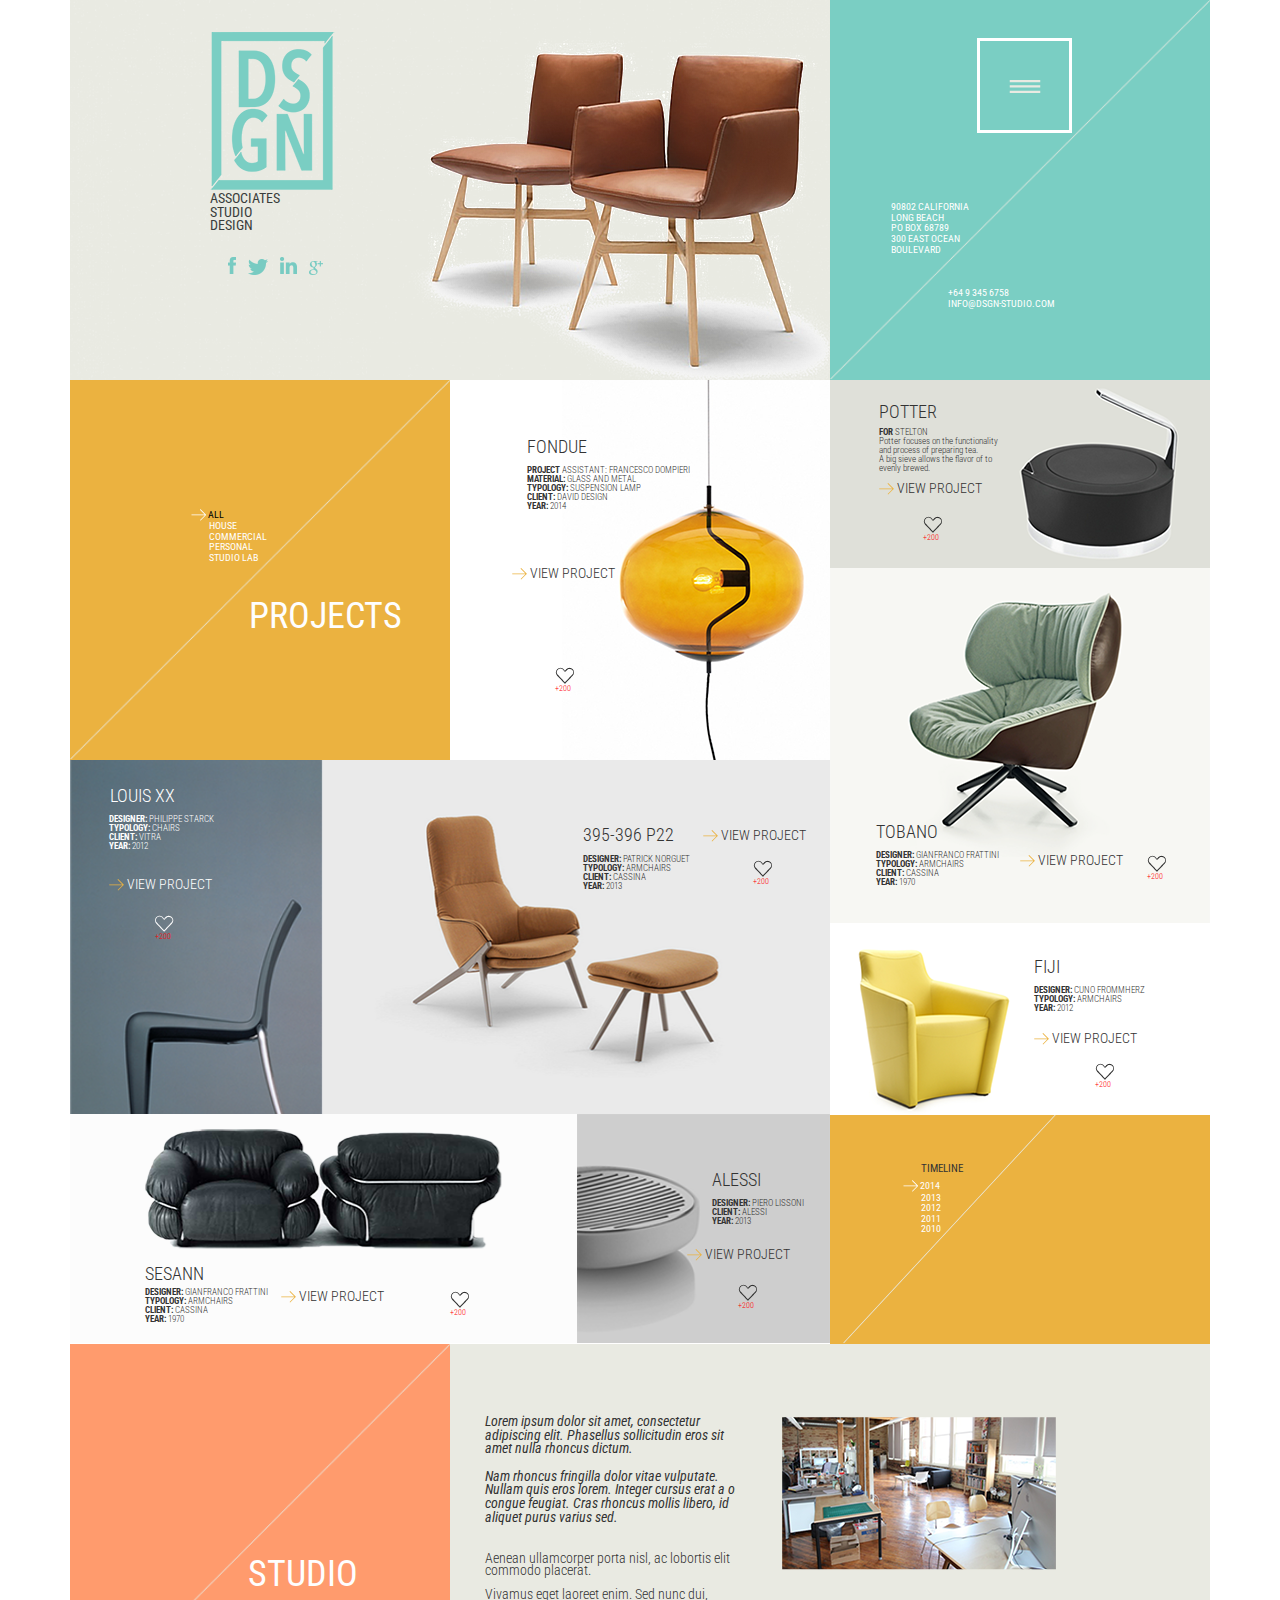
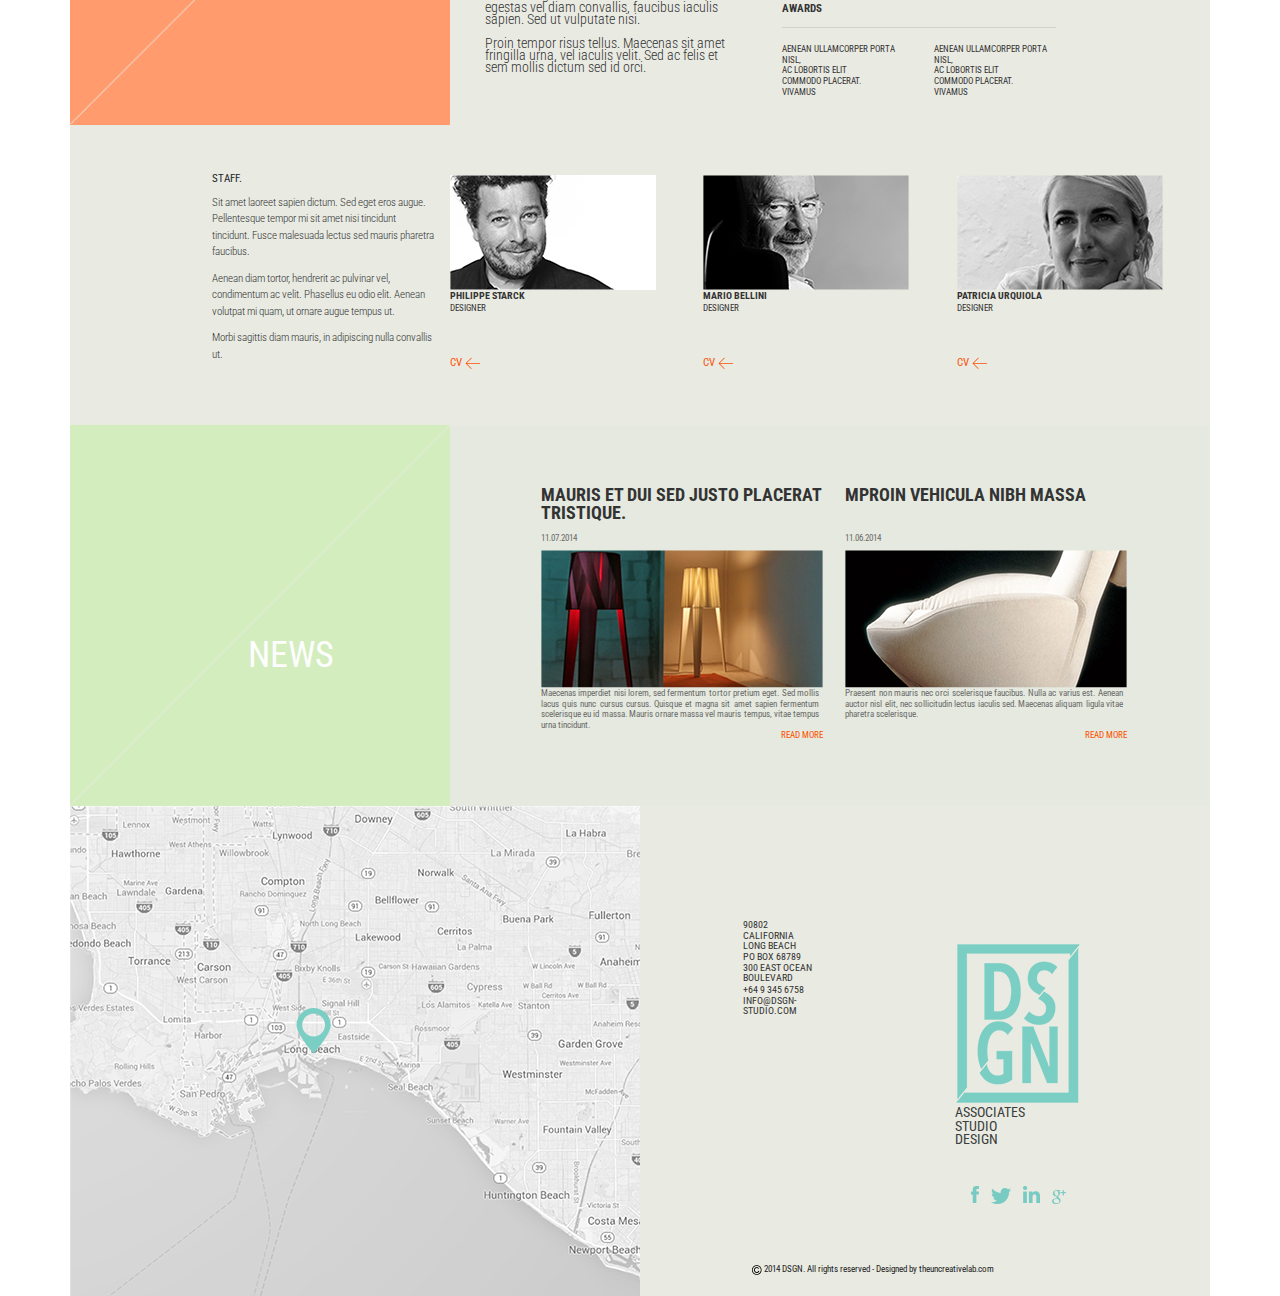
==== commit 8c38d054: "homework1" ====
--- a/home-retina.html
+++ b/home-retina.html
@@ -25,7 +25,7 @@
   </head>
   <body>
     <header class="header">
-      <div class="container">
+      <div class="container-fluid">
         <div class="row">
           <div class="col-xl-8 header__logo">
             <img src="img/logo.png" alt="Logo" class="logo" />
@@ -65,7 +65,7 @@
       </div>
     </header>
     <div class="projects">
-      <div class="container">
+      <div class="container-fluid">
         <div class="row">
           <div class="col-xl-8">
             <div class="row">
@@ -263,7 +263,7 @@
       </div>
     </div>
     <div class="studio">
-      <div class="container">
+      <div class="container-fluid">
         <div class="row">
           <div class="col-xl-4 studio_menu">
             <h1>studio</h1>
@@ -405,7 +405,7 @@
       </div>
     </div>
     <div class="news">
-      <div class="container">
+      <div class="container-fluid">
         <div class="row">
           <div class="col-xl-4 news_menu">
             <h1>news</h1>
@@ -443,7 +443,7 @@
       </div>
     </div>
     <footer>
-      <div class="container">
+      <div class="container-fluid">
         <div class="row">
           <div class="col-xl-6 footer_map">
             <img src="img/PIN_1.png" alt="Pin" />
--- a/css/style.css
+++ b/css/style.css
@@ -12,12 +12,8 @@
   font-weight: bold;
 }
 
-.container {
-  display: block;
-}
-
-.header .container {
-  height: 380px;
+.container-fluid {
+  width: 1140px;
 }
 
 .header__logo {
@@ -180,6 +176,7 @@
 .project_p22 {
   height: 354px;
   background: url(../img/p22.png) no-repeat;
+  background-color: #eaeaea;
 }
 
 .project_sesann {
@@ -203,11 +200,13 @@
 .project_tabano {
   height: 355px;
   background: url(../img/tabano.png) no-repeat;
+  background-color: #f7f7f3;
 }
 
 .project_fiji {
   height: 192px;
   background: url(../img/figi.png) no-repeat;
+  background-color: #ffffff;
 }
 
 .project_timeline {
@@ -325,7 +324,7 @@
 
 .footer_map {
   height: 490px;
-  background: url("../img/map.png") no-repeat;
+  background: url("../img/map.png");
 }
 
 .footer_map img {
